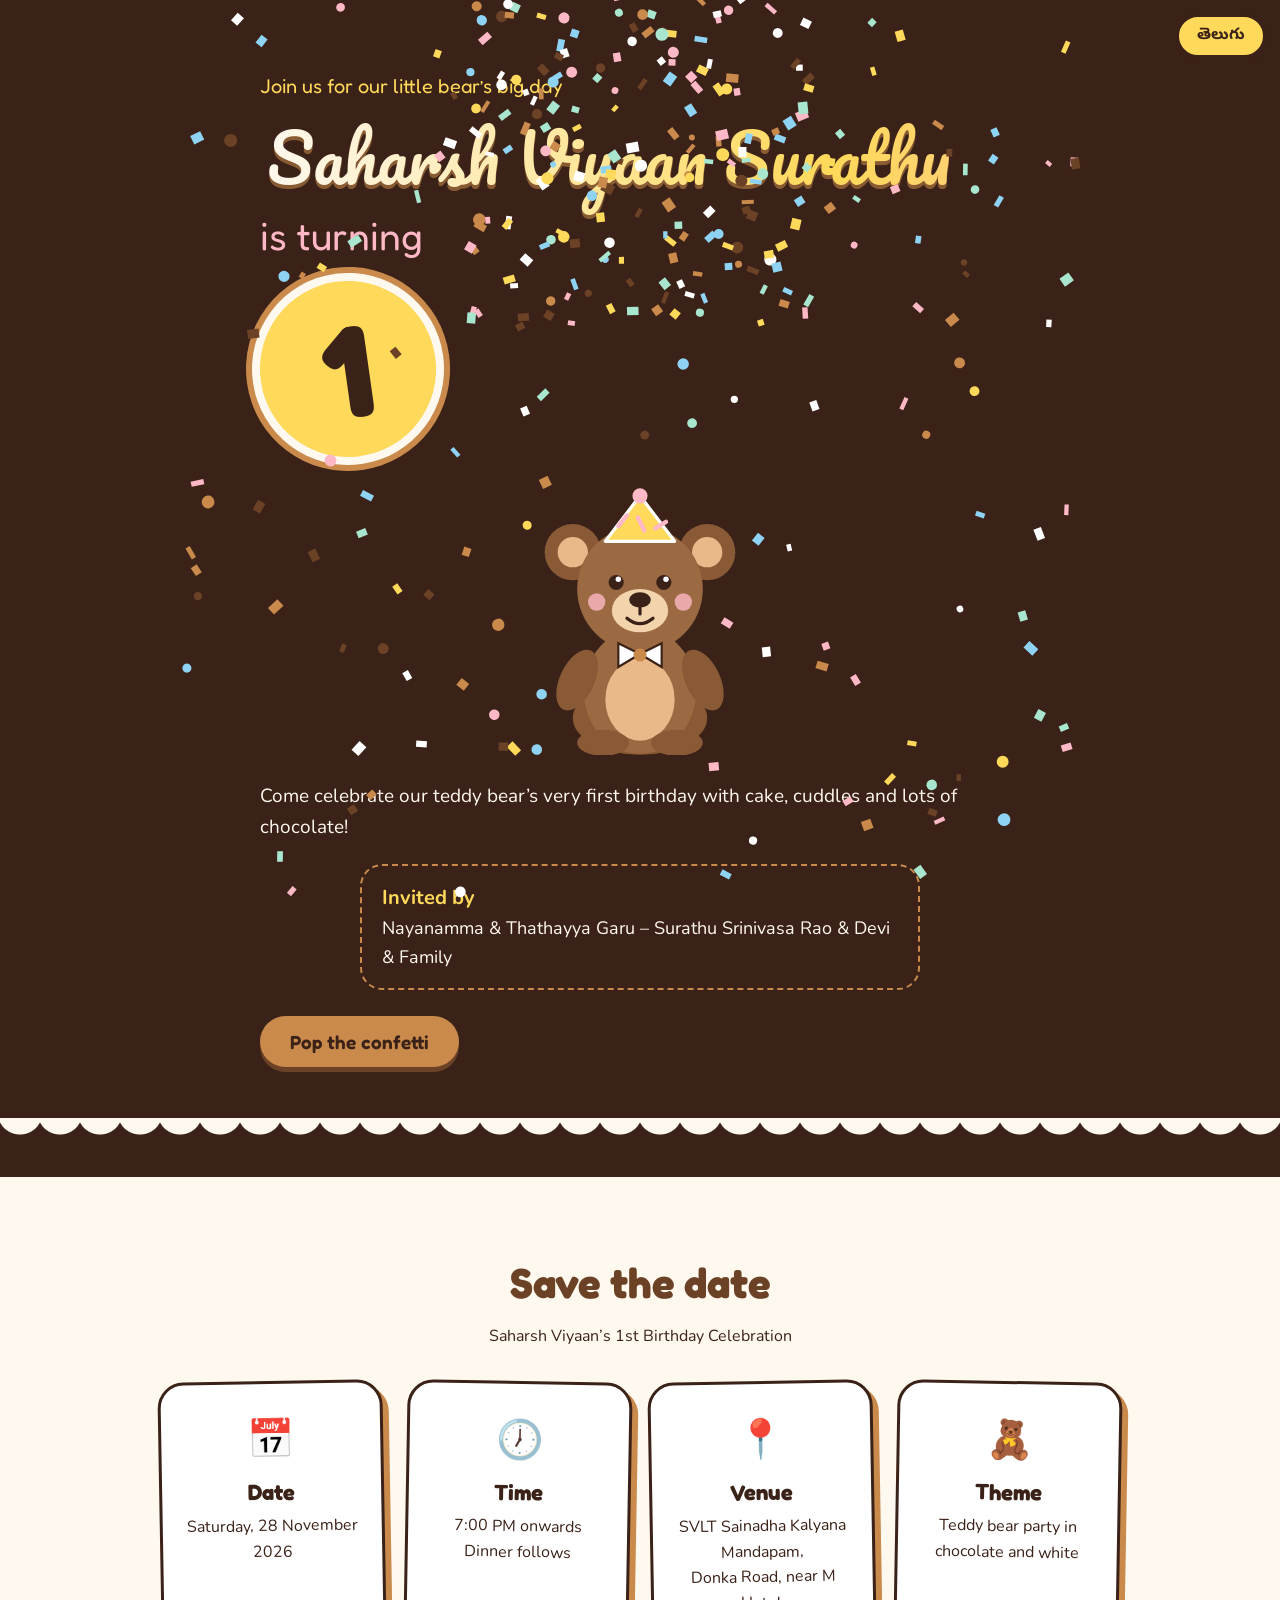
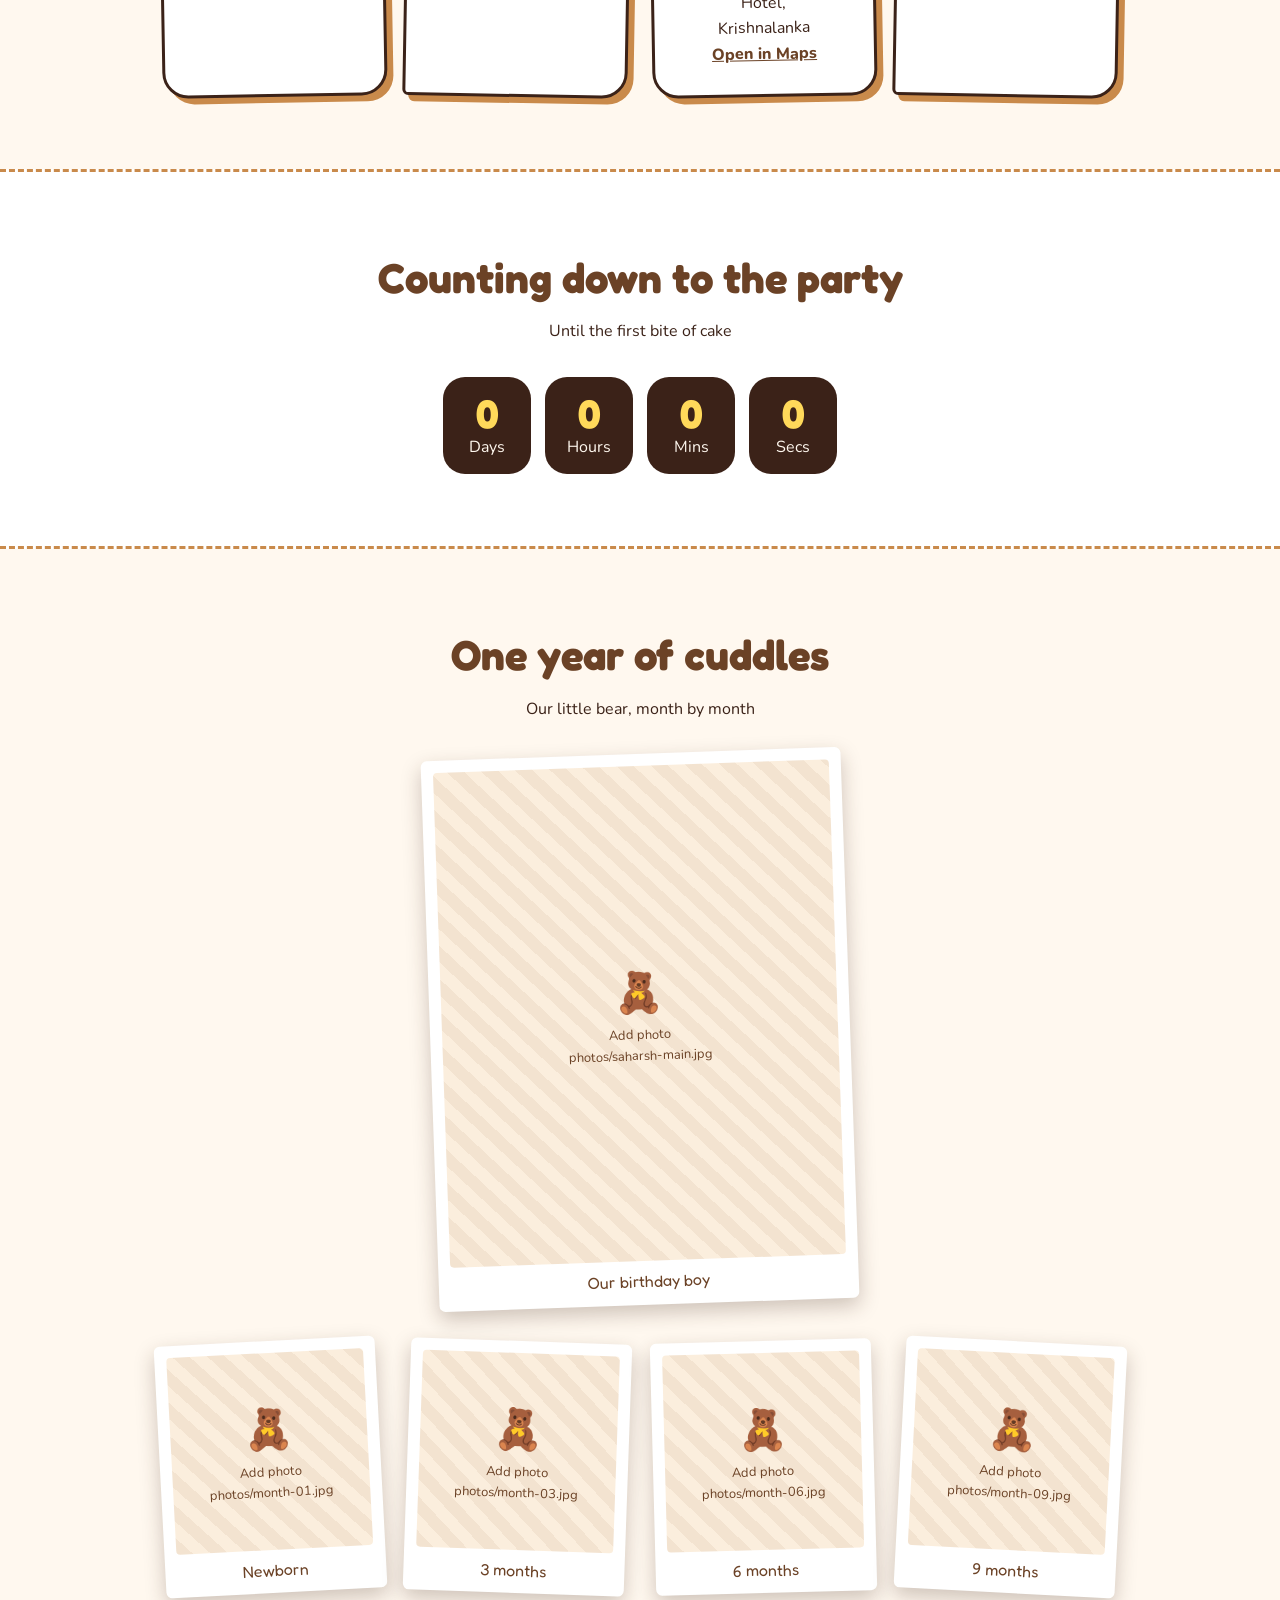
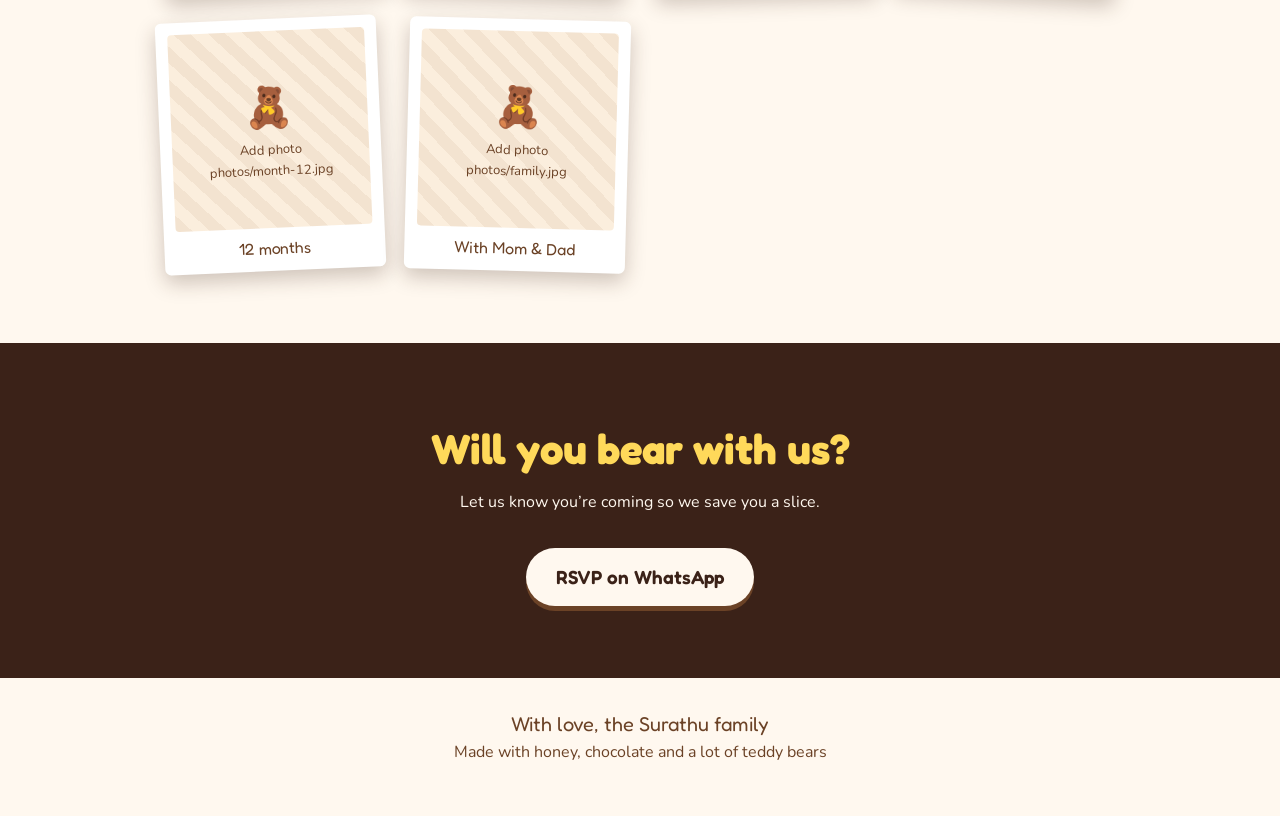
==== index.html @ 38c4dd28 "Add files via upload" ====
<!DOCTYPE html>
<html lang="en">
<head>
<meta charset="utf-8">
<meta name="viewport" content="width=device-width, initial-scale=1">
<title>Saharsh Viyaan Surathu turns ONE!</title>
<link rel="preconnect" href="https://fonts.googleapis.com">
<link href="https://fonts.googleapis.com/css2?family=Fredoka:wght@400;600;700&family=Nunito:wght@400;600;800&family=Noto+Sans+Telugu:wght@400;600;800&family=Pacifico&family=Ramaraja&display=swap" rel="stylesheet">
<style>
:root{--choc:#3b2218;--cocoa:#6b4226;--caramel:#c98a4b;--cream:#fff8ef;--white:#fff;--blush:#ffb8c6;--sky:#8fd3f4;--butter:#ffd95a;--mint:#a8e6cf}
*{box-sizing:border-box;margin:0}
html{scroll-behavior:smooth}
body{font-family:'Nunito',sans-serif;background:var(--cream);color:var(--choc);line-height:1.6;overflow-x:hidden}
h1,h2,h3,.fred,.btn,.small,.cd b,.pol p,.one{font-family:'Fredoka',sans-serif}
html[lang=te] body,html[lang=te] h1,html[lang=te] h2,html[lang=te] h3,html[lang=te] .fred,html[lang=te] .btn,html[lang=te] .small,html[lang=te] .pol p{font-family:'Noto Sans Telugu','Nunito',sans-serif;line-height:1.7}
html[lang=te] .hero h1{line-height:1.25}
canvas#confetti{position:fixed;inset:0;width:100%;height:100%;pointer-events:none;z-index:50}
section{padding:72px 20px;max-width:1000px;margin:auto;text-align:center}
h2{font-size:clamp(28px,5vw,42px);margin-bottom:8px;color:var(--cocoa)}
.sub{margin-bottom:32px;opacity:.85}

#lang{position:fixed;top:14px;right:14px;z-index:60;border:3px solid var(--choc);background:var(--butter);color:var(--choc);font:700 16px 'Noto Sans Telugu','Fredoka',sans-serif;padding:8px 18px;border-radius:30px;cursor:pointer;box-shadow:0 4px 0 var(--choc)}
#lang:active{transform:translateY(3px);box-shadow:0 1px 0 var(--choc)}

.hero{background:var(--choc);color:var(--cream);max-width:none;position:relative;overflow:hidden;padding:70px 20px 110px}
.hero::after{content:"";position:absolute;left:0;right:0;bottom:-1px;height:60px;background:radial-gradient(circle at 20px -6px,var(--cream) 22px,transparent 23px) 0 0/40px 60px repeat-x}
.hero-in{max-width:760px;margin:auto;position:relative;z-index:2}
.small{font-size:20px;color:var(--butter)}
.hero h1{font-size:clamp(38px,9vw,78px);line-height:1.05;margin:8px 0 6px;font-weight:700}
.hero h1 span{display:block;font-size:.5em;font-weight:400;color:var(--blush)}
.hero h1 span[data-t=name]{font-family:'Pacifico',cursive;font-size:.85em;font-weight:400;line-height:1.35;padding:.05em .1em .2em;background:linear-gradient(90deg,#fff8ef,#ffd95a,#ffb8c6,#8fd3f4,#fff8ef);background-size:300% 100%;-webkit-background-clip:text;background-clip:text;color:transparent;filter:drop-shadow(0 4px 0 rgba(201,138,75,.55));animation:shine 7s linear infinite}
html[lang=te] .hero h1 span[data-t=name]{font-family:'Ramaraja','Noto Sans Telugu',serif;font-size:.8em}
@keyframes shine{to{background-position:300% 0}}
.one{font-weight:700;font-size:clamp(64px,16vw,130px);line-height:1;color:var(--choc);background:var(--butter);border-radius:50%;width:1.35em;height:1.35em;display:inline-grid;place-items:center;transform:rotate(-8deg);box-shadow:0 0 0 8px var(--cream),0 0 0 14px var(--caramel);margin:18px 0}
.bear{width:min(260px,60vw);margin:10px auto 0;display:block;animation:sway 3.2s ease-in-out infinite;transform-origin:50% 100%}
@keyframes sway{50%{transform:rotate(3deg)}}
.btn{display:inline-block;font-size:19px;font-weight:600;padding:14px 30px;border-radius:40px;border:0;cursor:pointer;background:var(--caramel);color:var(--choc);text-decoration:none;box-shadow:0 5px 0 var(--cocoa);transition:transform .1s,box-shadow .1s}
.btn:active{transform:translateY(4px);box-shadow:0 1px 0 var(--cocoa)}
.btn:focus-visible,a:focus-visible,#lang:focus-visible{outline:3px solid var(--sky);outline-offset:3px}
.invite{margin:22px auto 0;padding:16px 20px;border:2px dashed var(--caramel);border-radius:22px;max-width:560px;font-size:18px}
.invite b{color:var(--butter);display:block;font-size:20px}
.balloon{position:absolute;bottom:-120px;width:46px;height:58px;border-radius:50% 50% 48% 48%;opacity:.9;animation:rise linear infinite;z-index:1}
.balloon::after{content:"";position:absolute;left:50%;top:100%;width:2px;height:60px;background:rgba(255,248,239,.5)}
@keyframes rise{to{transform:translateY(-130vh) rotate(8deg)}}

.cards{display:grid;grid-template-columns:repeat(auto-fit,minmax(220px,1fr));gap:20px}
.card{background:var(--white);border:3px solid var(--choc);border-radius:26px;padding:26px 18px;box-shadow:6px 6px 0 var(--caramel)}
.card:nth-child(even){border-radius:26px 26px 26px 6px;transform:rotate(1deg)}
.card:nth-child(odd){transform:rotate(-1deg)}
.card .ic{font-size:38px}
.card h3{font-size:22px;margin:4px 0}
.card a{color:var(--cocoa);font-weight:800}

.count{background:var(--white);max-width:none;border-top:3px dashed var(--caramel);border-bottom:3px dashed var(--caramel)}
.cd{display:flex;justify-content:center;gap:14px;flex-wrap:wrap}
.cd div{background:var(--choc);color:var(--cream);border-radius:22px;padding:14px 10px;min-width:88px}
.cd b{display:block;font-size:40px;line-height:1.1;color:var(--butter)}

.main-photo{max-width:420px;margin:0 auto 36px}
.gal{display:grid;grid-template-columns:repeat(auto-fit,minmax(200px,1fr));gap:26px}
.pol{background:var(--white);padding:12px 12px 10px;border-radius:6px;box-shadow:0 8px 20px rgba(59,34,24,.25);transform:rotate(var(--r,0deg));transition:transform .25s}
.pol:hover{transform:rotate(0) scale(1.04)}
.slot{aspect-ratio:1/1;background:repeating-linear-gradient(45deg,#f3e3d0 0 12px,#fbeedd 12px 24px);border-radius:4px;overflow:hidden;display:grid;place-items:center;position:relative}
.slot img{position:absolute;inset:0;width:100%;height:100%;object-fit:cover}
.slot .ph{font-size:13px;color:var(--cocoa);padding:8px;word-break:break-all}
.slot .ph i{display:block;font-style:normal;font-size:40px}
.pol p{margin-top:8px;color:var(--cocoa)}
.main-photo .slot{aspect-ratio:4/5}

.rsvp{background:var(--choc);color:var(--cream);max-width:none}
.rsvp h2{color:var(--butter)}
.rsvp .btn{background:var(--cream)}
.foot{padding:30px 20px 50px;text-align:center;color:var(--cocoa)}
#bar{position:fixed;top:0;left:0;height:6px;width:0;z-index:70;background:linear-gradient(90deg,var(--caramel),var(--butter),var(--blush));border-radius:0 6px 6px 0}
.deco{position:fixed;left:0;top:0;font-size:30px;opacity:.4;z-index:-1;pointer-events:none}
html.js .rv{opacity:0;translate:0 50px;scale:.92;transition:opacity .7s,translate .9s cubic-bezier(.2,1.5,.4,1),scale .9s cubic-bezier(.2,1.5,.4,1),rotate .9s cubic-bezier(.2,1.5,.4,1),transform .25s}
html.js .rv.zoom{translate:0 0;scale:.2}
html.js .rv.drop{translate:0 -110px;rotate:-14deg;scale:.85}
html.js .rv.drop:nth-child(even){rotate:14deg}
html.js .rv.flip{transform:perspective(600px) rotateX(-95deg);transform-origin:50% 0;translate:0 0;scale:1;transition:opacity .7s,transform .9s cubic-bezier(.2,1.4,.4,1)}
html.js .rv.in,html.js .rv.drop.in:nth-child(even){opacity:1;translate:0 0;scale:1;rotate:0deg}
html.js .rv.flip.in{transform:none}
@media (prefers-reduced-motion:reduce){.hero h1 span[data-t=name]{animation:none}}
@media (prefers-reduced-motion:reduce){.bear,.balloon{animation:none}.balloon{display:none}html{scroll-behavior:auto}}
</style>
</head>
<body>
<canvas id="confetti" aria-hidden="true"></canvas>
<div id="bar" aria-hidden="true"></div>
<button id="lang" type="button">తెలుగు</button>

<header class="hero">
  <div class="hero-in">
    <p class="small" data-t="kicker"></p>
    <h1><span data-t="name"></span><span data-t="turning"></span></h1>
    <div class="one" aria-label="1">1</div>
    <svg class="bear" viewBox="0 0 240 250" role="img" aria-label="Teddy bear wearing a party hat">
      <circle cx="58" cy="62" r="26" fill="#8a5a36"/><circle cx="58" cy="62" r="14" fill="#e9b98a"/>
      <circle cx="182" cy="62" r="26" fill="#8a5a36"/><circle cx="182" cy="62" r="14" fill="#e9b98a"/>
      <ellipse cx="120" cy="215" rx="62" ry="34" fill="#8a5a36"/>
      <ellipse cx="120" cy="190" rx="52" ry="58" fill="#9b6a42"/>
      <ellipse cx="120" cy="198" rx="32" ry="38" fill="#e9b98a"/>
      <ellipse cx="62" cy="180" rx="16" ry="30" fill="#8a5a36" transform="rotate(25 62 180)"/>
      <ellipse cx="178" cy="180" rx="16" ry="30" fill="#8a5a36" transform="rotate(-25 178 180)"/>
      <ellipse cx="86" cy="238" rx="24" ry="12" fill="#8a5a36"/><ellipse cx="154" cy="238" rx="24" ry="12" fill="#8a5a36"/>
      <circle cx="120" cy="96" r="58" fill="#9b6a42"/>
      <ellipse cx="120" cy="116" rx="26" ry="20" fill="#f3d3ab"/>
      <circle cx="98" cy="90" r="7" fill="#3b2218"/><circle cx="142" cy="90" r="7" fill="#3b2218"/>
      <circle cx="100" cy="87" r="2.5" fill="#fff"/><circle cx="144" cy="87" r="2.5" fill="#fff"/>
      <ellipse cx="120" cy="106" rx="10" ry="7" fill="#3b2218"/>
      <path d="M120 113v6M108 123q12 10 24 0" stroke="#3b2218" stroke-width="3" fill="none" stroke-linecap="round"/>
      <circle cx="80" cy="108" r="8" fill="#ffb8c6" opacity=".8"/><circle cx="160" cy="108" r="8" fill="#ffb8c6" opacity=".8"/>
      <path d="M120 10l-32 42h64z" fill="#ffd95a" stroke="#fff" stroke-width="3" stroke-linejoin="round"/>
      <path d="M100 38l8-10M118 30l6 12M134 40l10-6" stroke="#ffb8c6" stroke-width="4" stroke-linecap="round"/>
      <circle cx="120" cy="10" r="7" fill="#ffb8c6"/>
      <path d="M120 156l-20-10v22zM120 156l20-10v22z" fill="#fff" stroke="#3b2218" stroke-width="2"/>
      <circle cx="120" cy="157" r="6" fill="#c98a4b"/>
    </svg>
    <p style="margin:26px 0 8px;font-size:19px" data-t="lead"></p>
    <div class="invite"><b data-t="invLabel"></b><span data-t="invBy"></span></div>
    <p style="margin-top:26px"><button class="btn" id="pop" data-t="pop"></button></p>
  </div>
</header>

<section id="details">
  <h2 data-t="h_date"></h2>
  <p class="sub" data-t="sub_date"></p>
  <div class="cards" id="cards"></div>
</section>

<section class="count">
  <h2 data-t="h_cd"></h2>
  <p class="sub" data-t="sub_cd"></p>
  <div class="cd" id="cd"></div>
</section>

<section id="photos">
  <h2 data-t="h_ph"></h2>
  <p class="sub" data-t="sub_ph"></p>
  <div class="main-photo" id="mainPhoto"></div>
  <div class="gal" id="gal"></div>
</section>

<section class="rsvp" id="rsvp">
  <h2 data-t="h_rsvp"></h2>
  <p class="sub" data-t="sub_rsvp"></p>
  <a class="btn" id="wa" href="#" target="_blank" rel="noopener" data-t="wa"></a>
</section>

<footer class="foot">
  <p class="fred" style="font-size:20px" data-t="foot1"></p>
  <p data-t="foot2"></p>
</footer>

<script>
/* ===== EDIT THIS BLOCK ===== */
const CONFIG = {
  partyDate: "2026-11-28T19:00:00",   // local time
  mapLink: "https://maps.app.goo.gl/CJND2dXbT9ADyoSf7?g_st=ic",
  whatsapp: "919542222213",            // country code + number, no + or spaces
  mainPhoto: "photos/saharsh-main.jpg",
  photos: [                            // upload to the photos/ folder with these names
    {src:"photos/month-01.jpg", en:"Newborn",        te:"నవజాత శిశువు"},
    {src:"photos/month-03.jpg", en:"3 months",       te:"3 నెలలు"},
    {src:"photos/month-06.jpg", en:"6 months",       te:"6 నెలలు"},
    {src:"photos/month-09.jpg", en:"9 months",       te:"9 నెలలు"},
    {src:"photos/month-12.jpg", en:"12 months",      te:"12 నెలలు"},
    {src:"photos/family.jpg",   en:"With Mom & Dad", te:"అమ్మానాన్నలతో"}
  ]
};
const T = {
 en:{
  btn:"తెలుగు", kicker:"Join us for our little bear’s big day",
  name:"Saharsh Viyaan Surathu", turning:"is turning",
  lead:"Come celebrate our teddy bear’s very first birthday with cake, cuddles and lots of chocolate!",
  invLabel:"Invited by", invBy:"Nayanamma & Thathayya Garu – Surathu Srinivasa Rao & Devi & Family",
  pop:"Pop the confetti", h_date:"Save the date", sub_date:"Saharsh Viyaan’s 1st Birthday Celebration",
  cards:[["📅","Date","Saturday, 28 November 2026"],["🕖","Time","7:00 PM onwards<br>Dinner follows"],
   ["📍","Venue","SVLT Sainadha Kalyana Mandapam,<br>Donka Road, near M Hotel,<br>Krishnalanka<br><a href=\"{map}\" target=\"_blank\" rel=\"noopener\">Open in Maps</a>"],
   ["🧸","Theme","Teddy bear party in chocolate and white"]],
  h_cd:"Counting down to the party", sub_cd:"Until the first bite of cake",
  units:["Days","Hours","Mins","Secs"],
  h_ph:"One year of cuddles", sub_ph:"Our little bear, month by month", main:"Our birthday boy", add:"Add photo",
  h_rsvp:"Will you bear with us?", sub_rsvp:"Let us know you’re coming so we save you a slice.",
  wa:"RSVP on WhatsApp", wamsg:"Hi! We will be there for Saharsh Viyaan’s 1st birthday 🧸🎂",
  foot1:"With love, the Surathu family", foot2:"Made with honey, chocolate and a lot of teddy bears"},
 te:{
  btn:"English", kicker:"మా చిన్ని టెడ్డీ బేర్ పెద్ద పండుగకు రండి",
  name:"సహర్ష్ వియాన్ సురతు", turning:"మొదటి పుట్టినరోజు",
  lead:"మా బుజ్జి టెడ్డీ బేర్ తొలి పుట్టినరోజు వేడుకలో కేక్, ముద్దులు, చాక్లెట్లతో కలిసి సంబరాలు చేసుకుందాం రండి!",
  invLabel:"ఆహ్వానించువారు", invBy:"నాయనమ్మ & తాతయ్య గారు – సురతు శ్రీనివాసరావు & దేవి & కుటుంబ సభ్యులు",
  pop:"కాన్ఫెట్టి పేల్చండి", h_date:"తేదీ గుర్తుంచుకోండి", sub_date:"సహర్ష్ వియాన్ తొలి పుట్టినరోజు వేడుక",
  cards:[["📅","తేదీ","28 నవంబర్ 2026, శనివారం"],["🕖","సమయం","సాయంత్రం 7:00 గంటల నుండి<br>తరువాత విందు"],
   ["📍","వేదిక","SVLT సాయినాథ కళ్యాణ మండపం,<br>డోంకా రోడ్, ఎం హోటల్ దగ్గర,<br>కృష్ణలంక<br><a href=\"{map}\" target=\"_blank\" rel=\"noopener\">మ్యాప్‌లో చూడండి</a>"],
   ["🧸","థీమ్","చాక్లెట్ & వైట్ టెడ్డీ బేర్ పార్టీ"]],
  h_cd:"వేడుకకు కౌంట్‌డౌన్", sub_cd:"కేక్ కట్ చేసే క్షణం వరకు",
  units:["రోజులు","గంటలు","నిమిషాలు","సెకన్లు"],
  h_ph:"ఏడాది ముచ్చట్లు", sub_ph:"మా చిన్నారి, నెల నెలా", main:"మా పుట్టినరోజు బాబు", add:"ఫొటో జతచేయండి",
  h_rsvp:"మీరు తప్పక రావాలి!", sub_rsvp:"మీరు వస్తున్నట్లు తెలియజేయండి, మీ కోసం కేక్ ముక్క దాచిపెడతాం.",
  wa:"వాట్సాప్‌లో తెలియజేయండి", wamsg:"నమస్తే! సహర్ష్ వియాన్ తొలి పుట్టినరోజు వేడుకకు మేము వస్తున్నాం 🧸🎂",
  foot1:"ప్రేమతో, సురతు కుటుంబం", foot2:"తేనె, చాక్లెట్, ఎన్నో టెడ్డీ బేర్లతో తయారైన ఆహ్వానం"}
};
/* =========================== */

const $=id=>document.getElementById(id);
let lang="en";
try{const q=new URLSearchParams(location.search).get("lang")||localStorage.getItem("lang");if(q==="te")lang="te"}catch(e){}

/* photo slots: show image if the file exists, else a placeholder */
const labels=[];
function slot(src,get,rot){
  const d=document.createElement("div");d.className="pol";d.style.setProperty("--r",rot+"deg");
  d.innerHTML='<div class="slot"><div class="ph"><i>🧸</i><span class="add"></span><br>'+src+'</div></div><p></p>';
  labels.push(()=>{d.querySelector("p").textContent=get(T[lang]);d.querySelector(".add").textContent=T[lang].add;
    const im=d.querySelector("img");if(im)im.alt=get(T[lang])});
  const img=new Image();img.onload=()=>{d.querySelector(".slot").appendChild(img);img.alt=d.querySelector("p").textContent};img.src=src;
  return d;
}
$("mainPhoto").appendChild(slot(CONFIG.mainPhoto,t=>t.main,-2));
CONFIG.photos.forEach((p,i)=>$("gal").appendChild(slot(p.src,()=>p[lang],[-3,2,-1.5,3,-2.5,1.5][i%6])));

function render(){
  const t=T[lang];document.documentElement.lang=lang;
  document.querySelectorAll("[data-t]").forEach(e=>e.textContent=t[e.dataset.t]);
  $("lang").textContent=t.btn;
  $("cards").innerHTML=t.cards.map(c=>`<div class="card rv zoom"><div class="ic">${c[0]}</div><h3>${c[1]}</h3><p>${c[2].replace("{map}",CONFIG.mapLink)}</p></div>`).join("");
  if($("cards").classList.contains("seen"))$("cards").querySelectorAll(".rv").forEach(k=>k.classList.add("in"));
  $("wa").href="https://wa.me/"+CONFIG.whatsapp+"?text="+encodeURIComponent(t.wamsg);
  labels.forEach(f=>f());tick();
  document.title=lang==="te"?"సహర్ష్ వియాన్ తొలి పుట్టినరోజు":"Saharsh Viyaan Surathu turns ONE!";
}
$("lang").onclick=()=>{lang=lang==="en"?"te":"en";try{localStorage.setItem("lang",lang)}catch(e){}render()};

/* countdown */
const target=new Date(CONFIG.partyDate).getTime();
function tick(){
  let s=Math.max(0,Math.floor((target-Date.now())/1000));
  const cd=$("cd");
  if(!cd.children.length)cd.innerHTML='<div class="rv flip"><b></b><span></span></div>'.repeat(4);
  [86400,3600,60,1].forEach((m,i)=>{const x=Math.floor(s/m);s-=x*m;cd.children[i].firstChild.textContent=x;cd.children[i].lastChild.textContent=T[lang].units[i]});
}
setInterval(tick,1000);

/* floating balloons */
const hero=document.querySelector(".hero"),cols=["#ffb8c6","#8fd3f4","#ffd95a","#a8e6cf","#c98a4b","#fff8ef"],calm=matchMedia("(prefers-reduced-motion:reduce)").matches;
if(!calm)for(let i=0;i<10;i++){const b=document.createElement("div");b.className="balloon";
  b.style.cssText=`left:${5+i*10}%;background:${cols[i%6]};animation-duration:${9+Math.random()*8}s;animation-delay:${-Math.random()*12}s`;hero.appendChild(b)}

/* confetti */
const cv=$("confetti"),cx=cv.getContext("2d");let bits=[],run=false;
function size(){cv.width=innerWidth;cv.height=innerHeight}size();addEventListener("resize",size);
function burst(n=140){
  const c=["#ffb8c6","#8fd3f4","#ffd95a","#a8e6cf","#c98a4b","#ffffff","#6b4226"];
  for(let i=0;i<n;i++)bits.push({x:innerWidth/2,y:innerHeight*.35,vx:(Math.random()-.5)*16,vy:-Math.random()*14-3,w:6+Math.random()*7,h:4+Math.random()*6,r:Math.random()*6,vr:(Math.random()-.5)*.4,c:c[i%c.length],round:i%4==0});
  if(!run){run=true;requestAnimationFrame(loop)}
}
function loop(){
  cx.clearRect(0,0,cv.width,cv.height);
  bits.forEach(b=>{b.vy+=.28;b.vx*=.99;b.x+=b.vx;b.y+=b.vy;b.r+=b.vr;cx.save();cx.translate(b.x,b.y);cx.rotate(b.r);cx.fillStyle=b.c;
    if(b.round){cx.beginPath();cx.arc(0,0,b.w/2,0,7);cx.fill()}else cx.fillRect(-b.w/2,-b.h/2,b.w,b.h);cx.restore()});
  bits=bits.filter(b=>b.y<cv.height+20);
  if(bits.length)requestAnimationFrame(loop);else{run=false;cx.clearRect(0,0,cv.width,cv.height)}
}
$("pop").onclick=()=>burst();
render();

/* ===== scroll animations ===== */
if(!calm){
  document.documentElement.classList.add("js");
  document.querySelectorAll("h2,.sub,.foot p").forEach(e=>e.classList.add("rv"));
  document.querySelectorAll(".pol").forEach((e,i)=>{e.classList.add("rv","drop");e.dataset.d=(i%3)*.15});
  $("wa").classList.add("rv","zoom");
  const io=new IntersectionObserver(es=>es.forEach(e=>{
    if(!e.isIntersecting)return;const t=e.target;io.unobserve(t);t.classList.add("seen");
    const kids=t.classList.contains("rv")?[t]:[...t.querySelectorAll(".rv")];
    kids.forEach((k,i)=>{const d=k.dataset.d?+k.dataset.d:i*.14;k.style.transitionDelay=d+"s";k.classList.add("in");setTimeout(()=>k.style.transitionDelay="",1800+d*1000)});
    if(t.id==="rsvp")burst(170);
  }),{threshold:.2});
  document.querySelectorAll(".rv,#cards,#cd,#rsvp").forEach(e=>{if(!e.closest("#cards,#cd")||e.id==="cards"||e.id==="cd")io.observe(e)});

  /* scroll progress, spinning 1, drifting emoji */
  const one=document.querySelector(".one"),bar=$("bar"),E=["🧸","🎈","⭐","🍫","🎂","🧸","🎈","🍪"],X=[4,90,10,84,6,92,14,80];
  const decos=E.map((c,i)=>{const s=document.createElement("span");s.className="deco";s.textContent=c;s.style.left=X[i]+"%";document.body.appendChild(s);return s});
  function onScroll(){
    const y=scrollY,h=document.documentElement.scrollHeight-innerHeight,H=innerHeight+120;
    bar.style.width=(h>0?y/h*100:0)+"%";
    one.style.rotate=(y*.18)+"deg";
    decos.forEach((s,i)=>{const v=(((i*H/8-y*(.25+(i%4)*.12))%H)+H)%H;s.style.translate="0 "+(v-60)+"px";s.style.rotate=(y*.1*(i%2?1:-1))+"deg"});
  }
  addEventListener("scroll",()=>requestAnimationFrame(onScroll),{passive:true});onScroll();
}else{
  $("bar").style.display="none";
}
if(!calm)setTimeout(()=>burst(180),600);
</script>
</body>
</html>
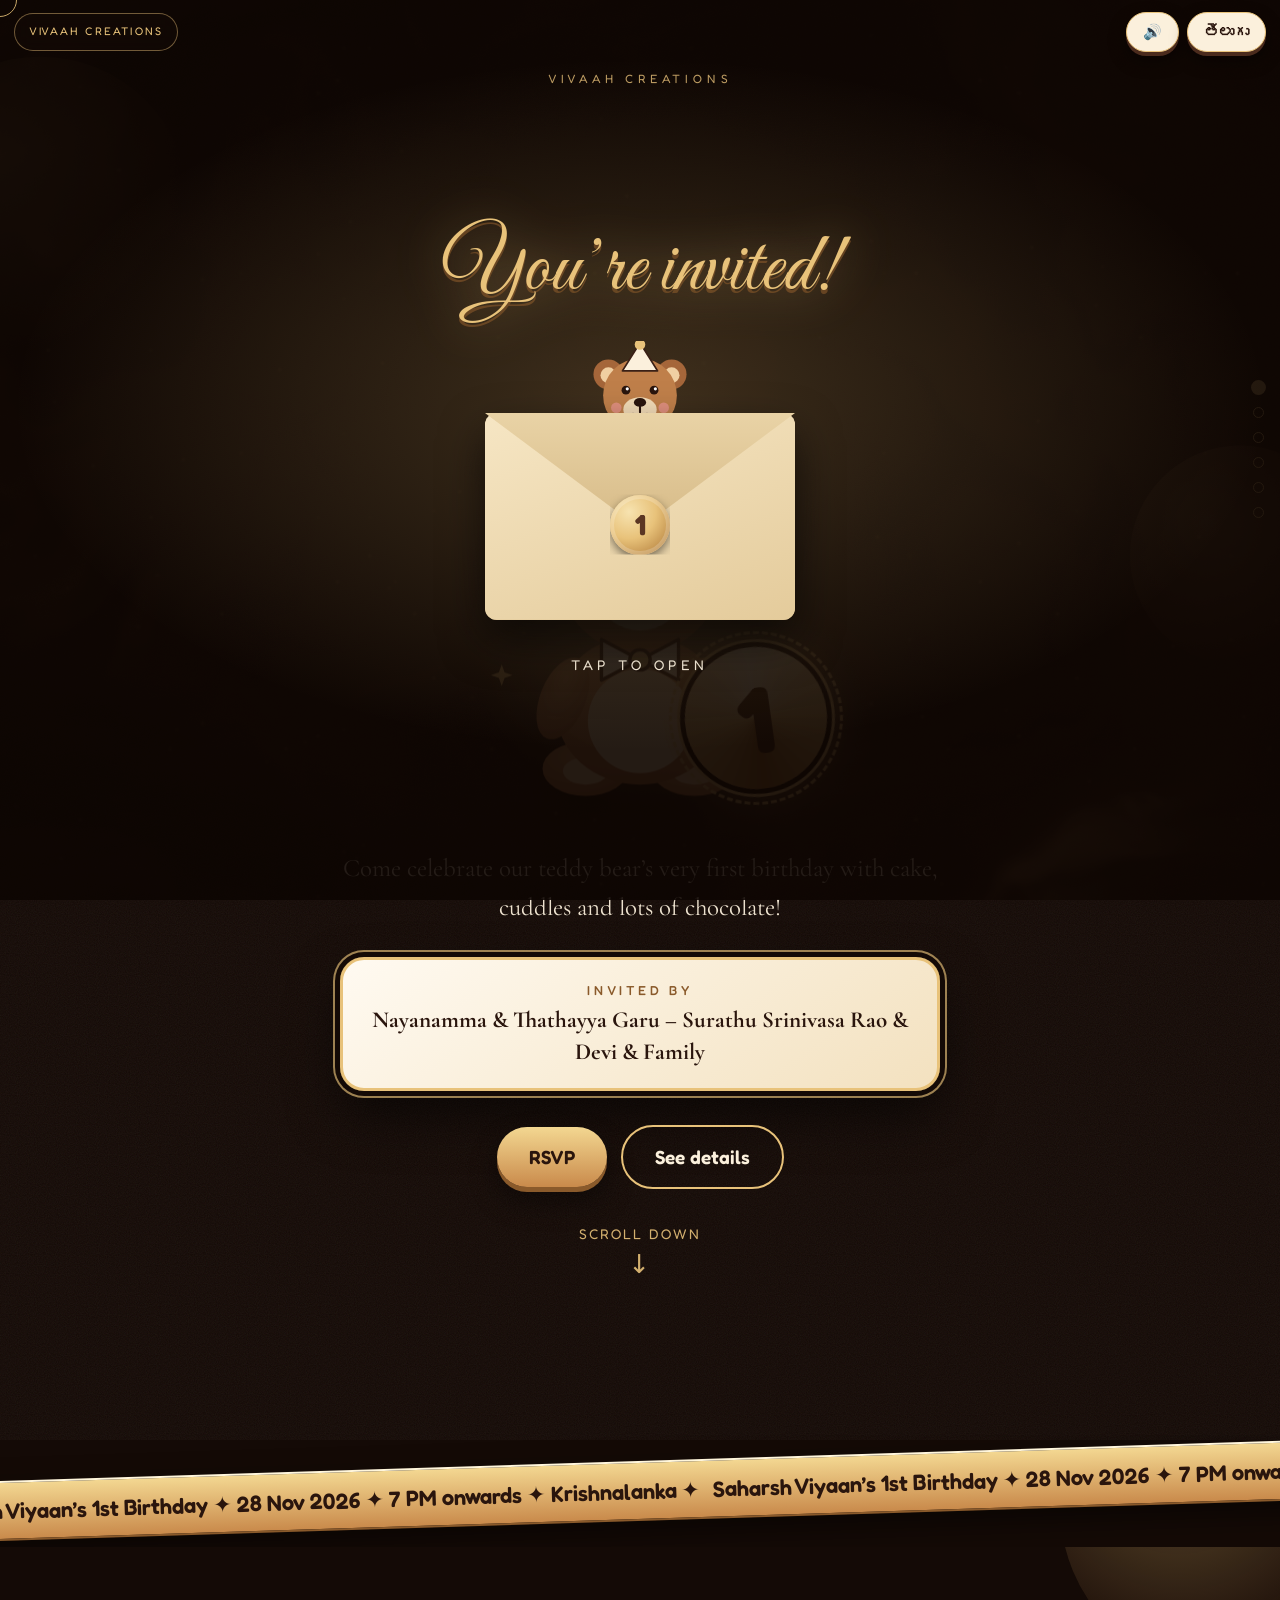
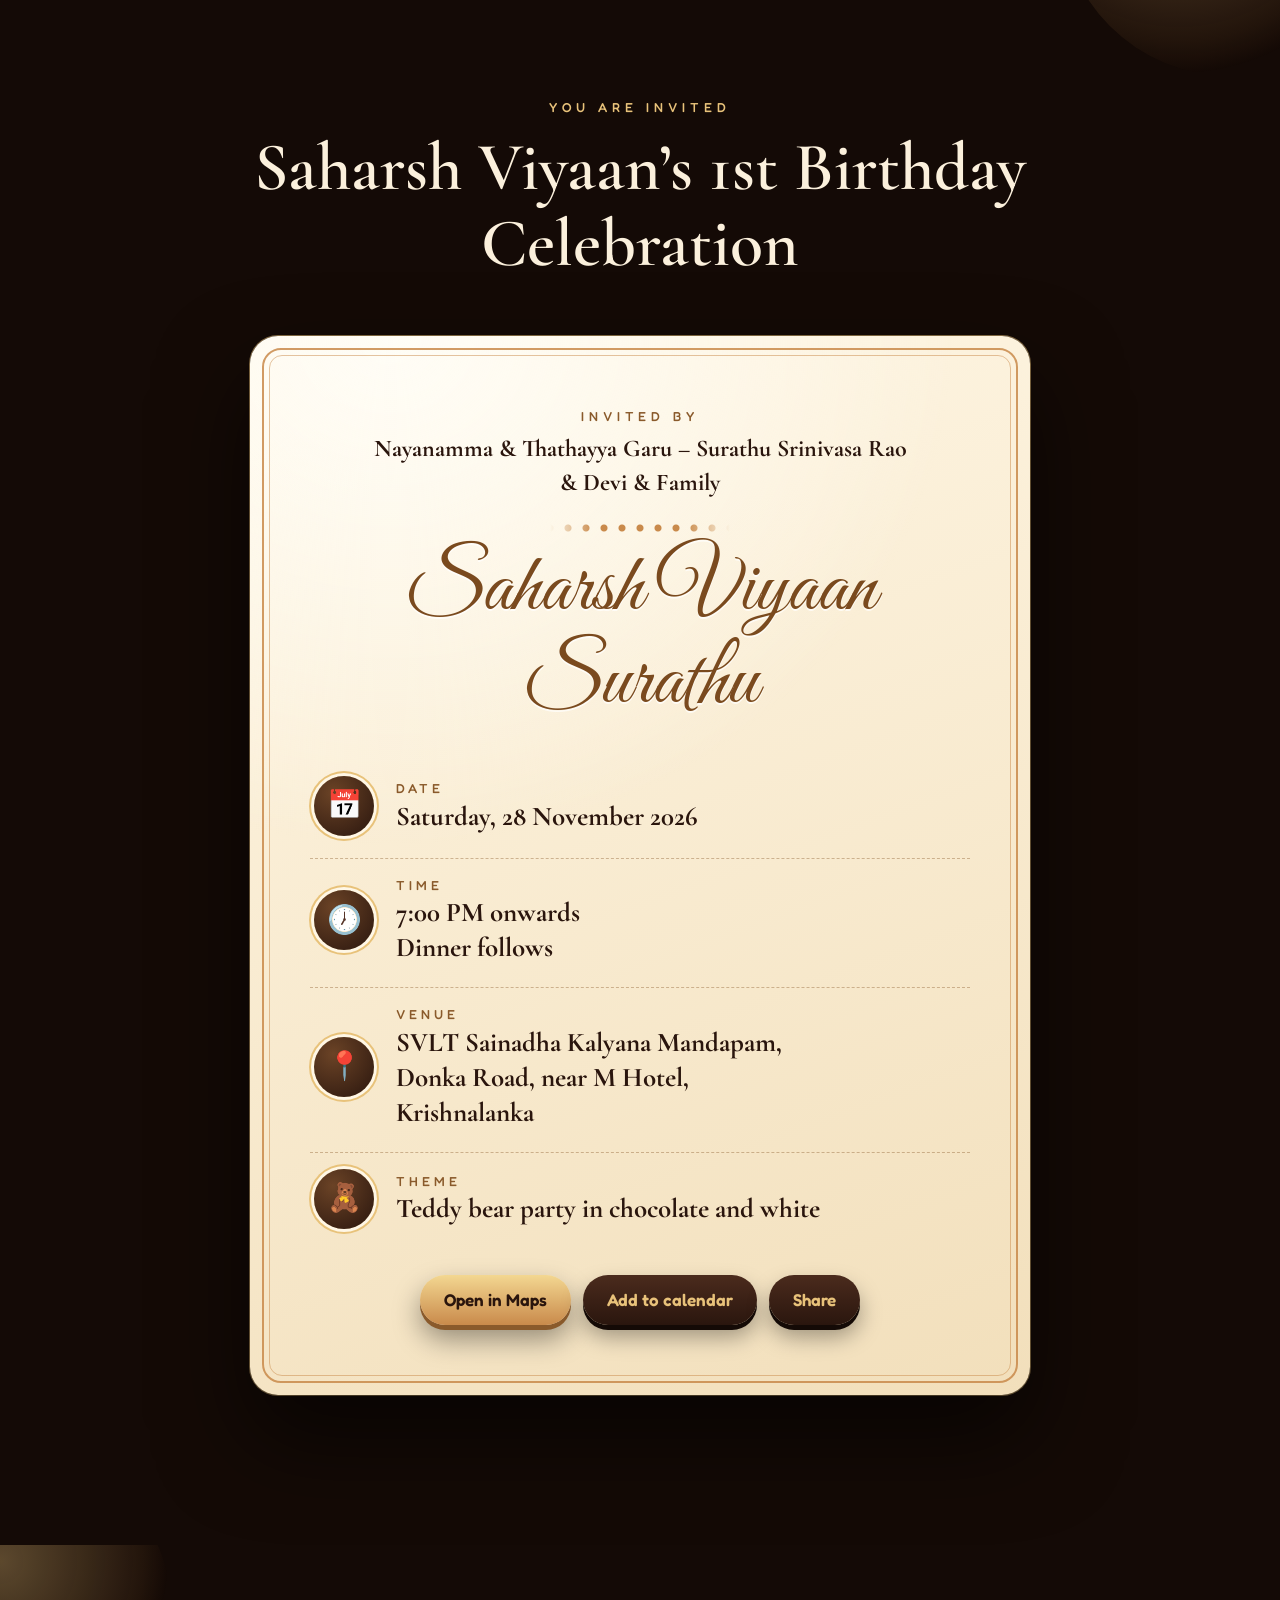
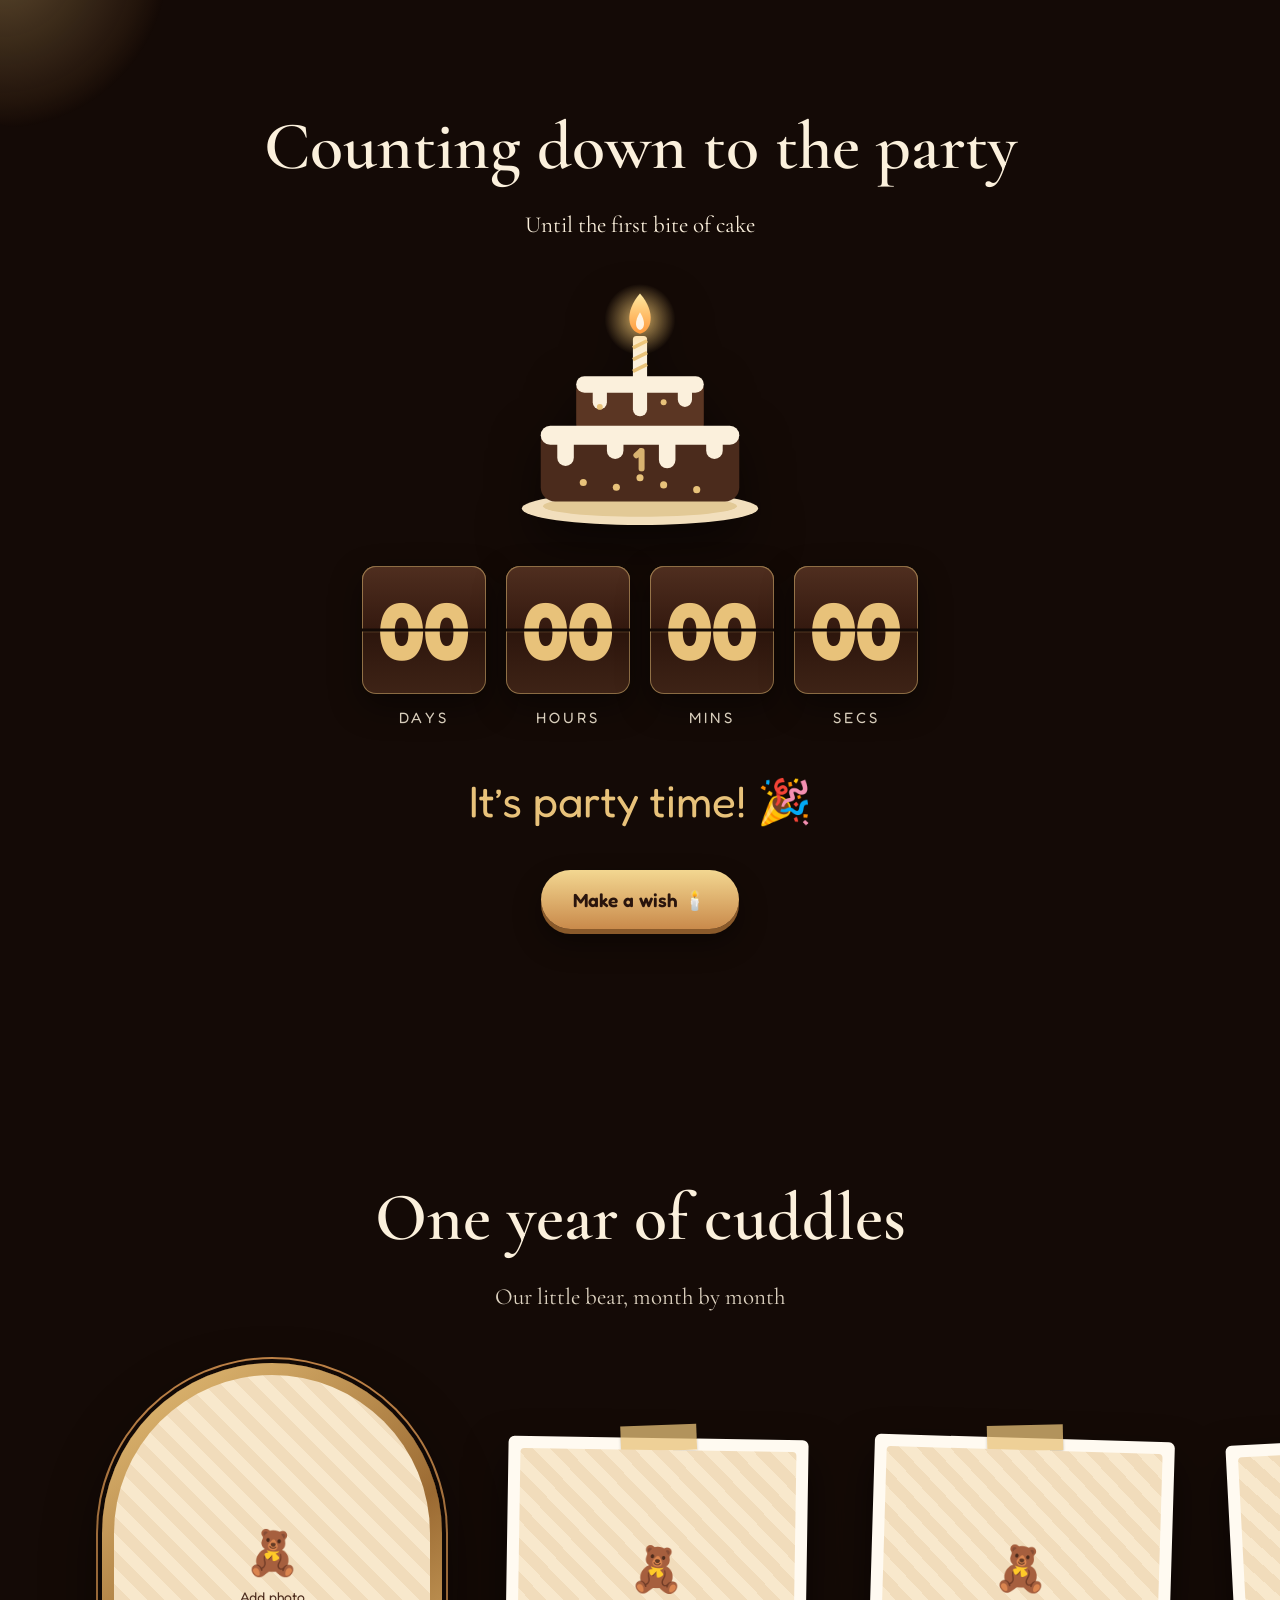
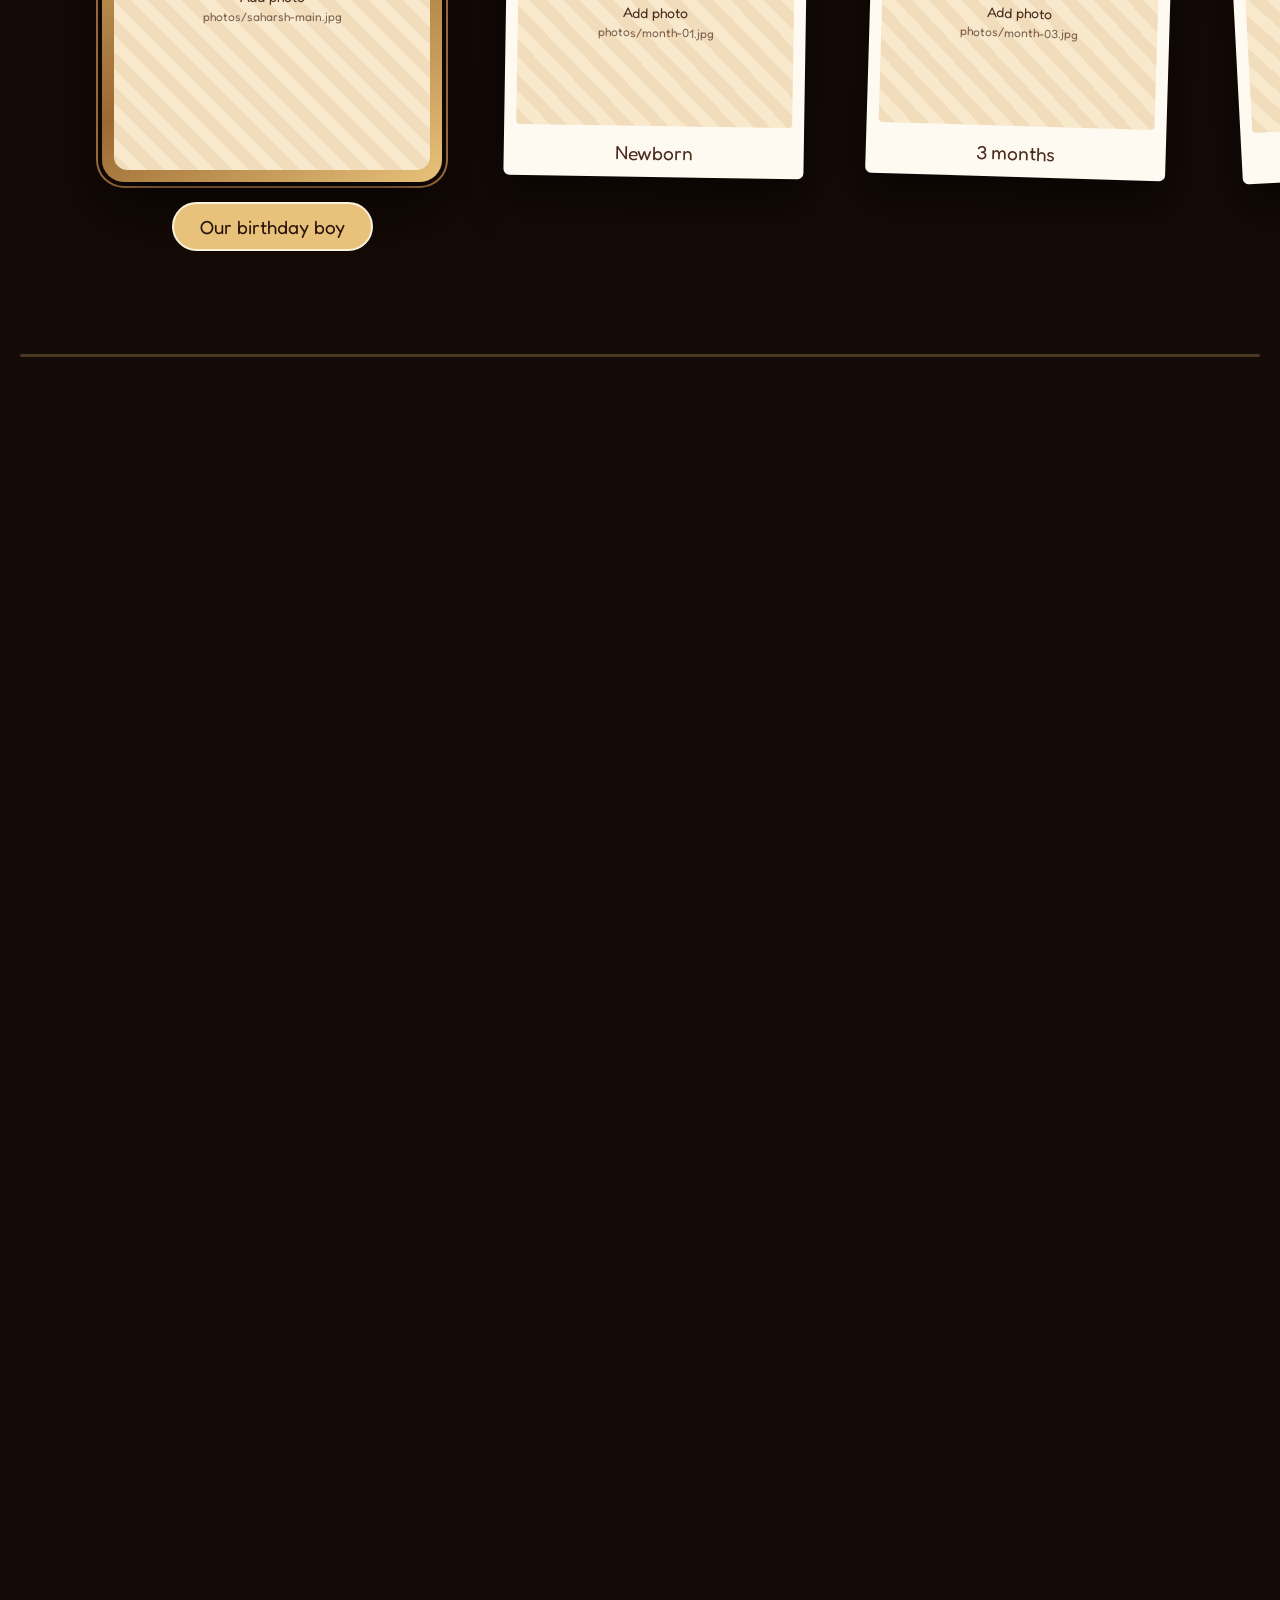
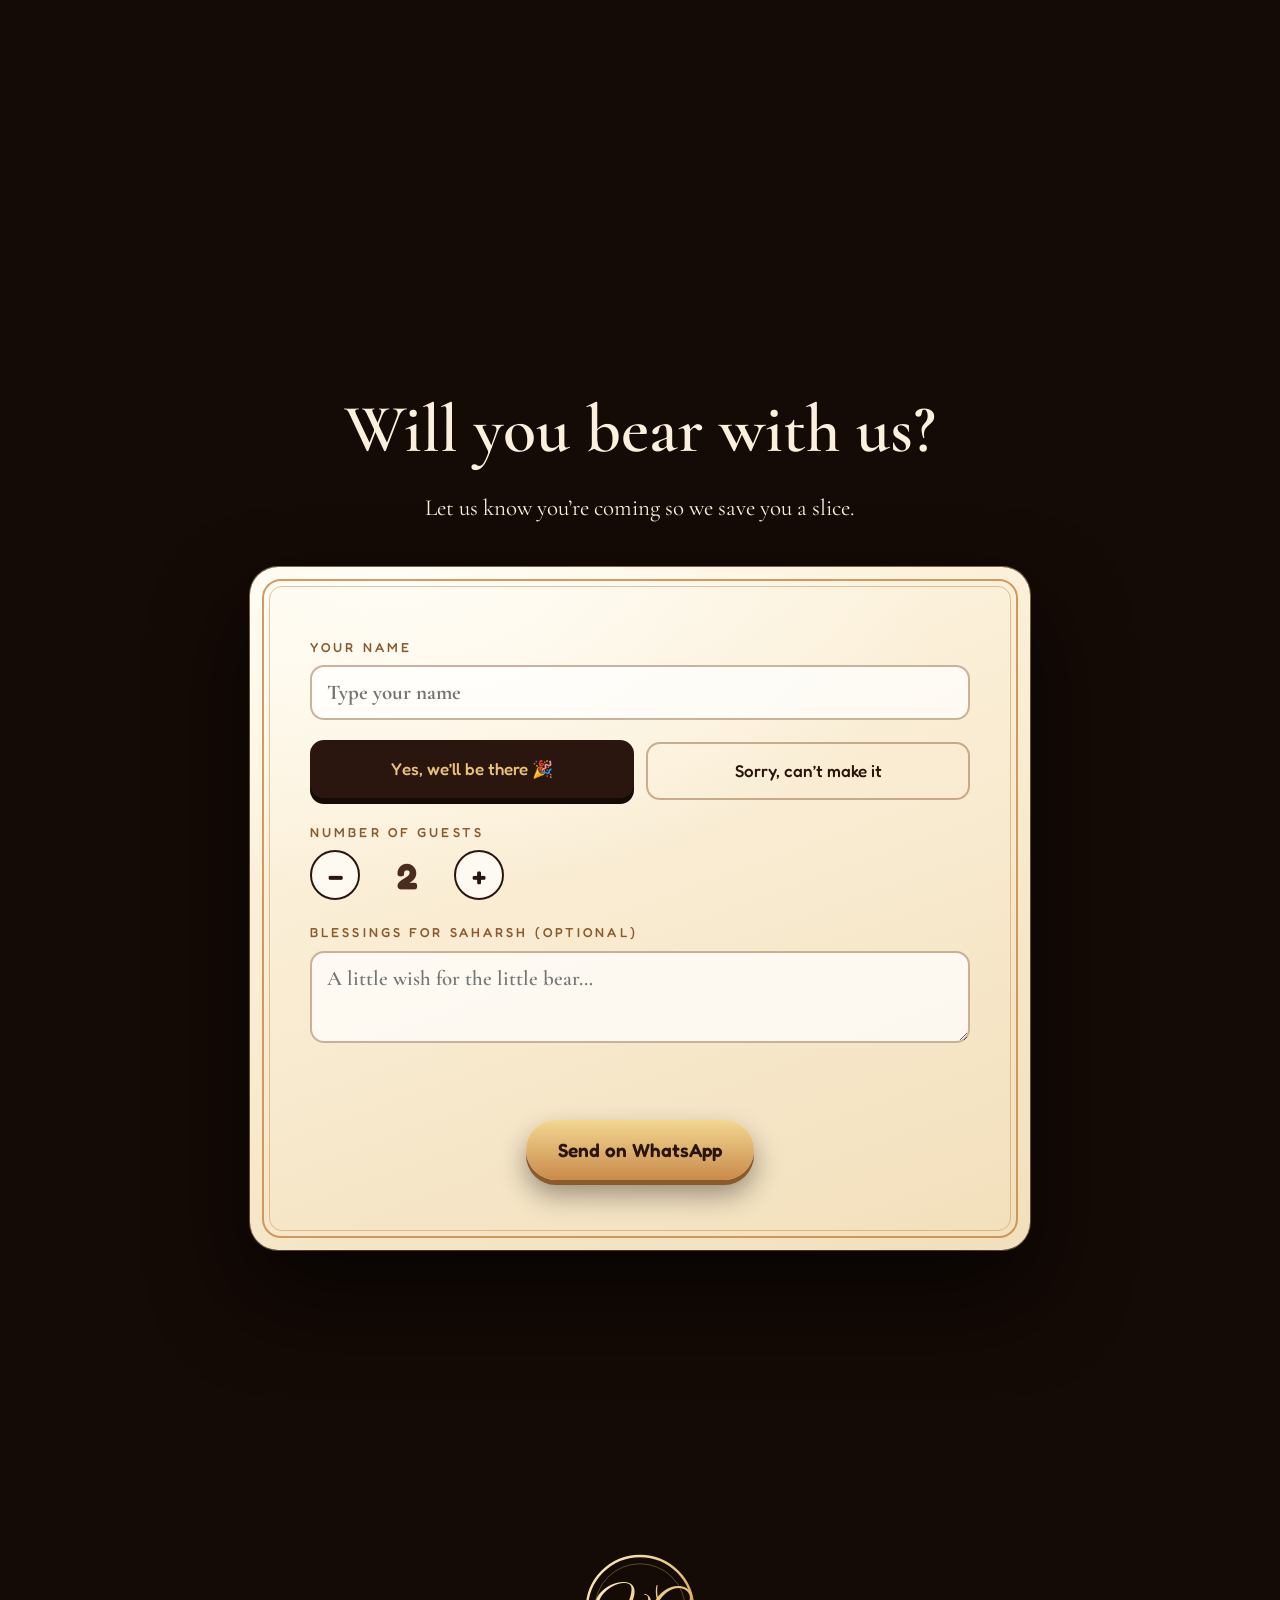
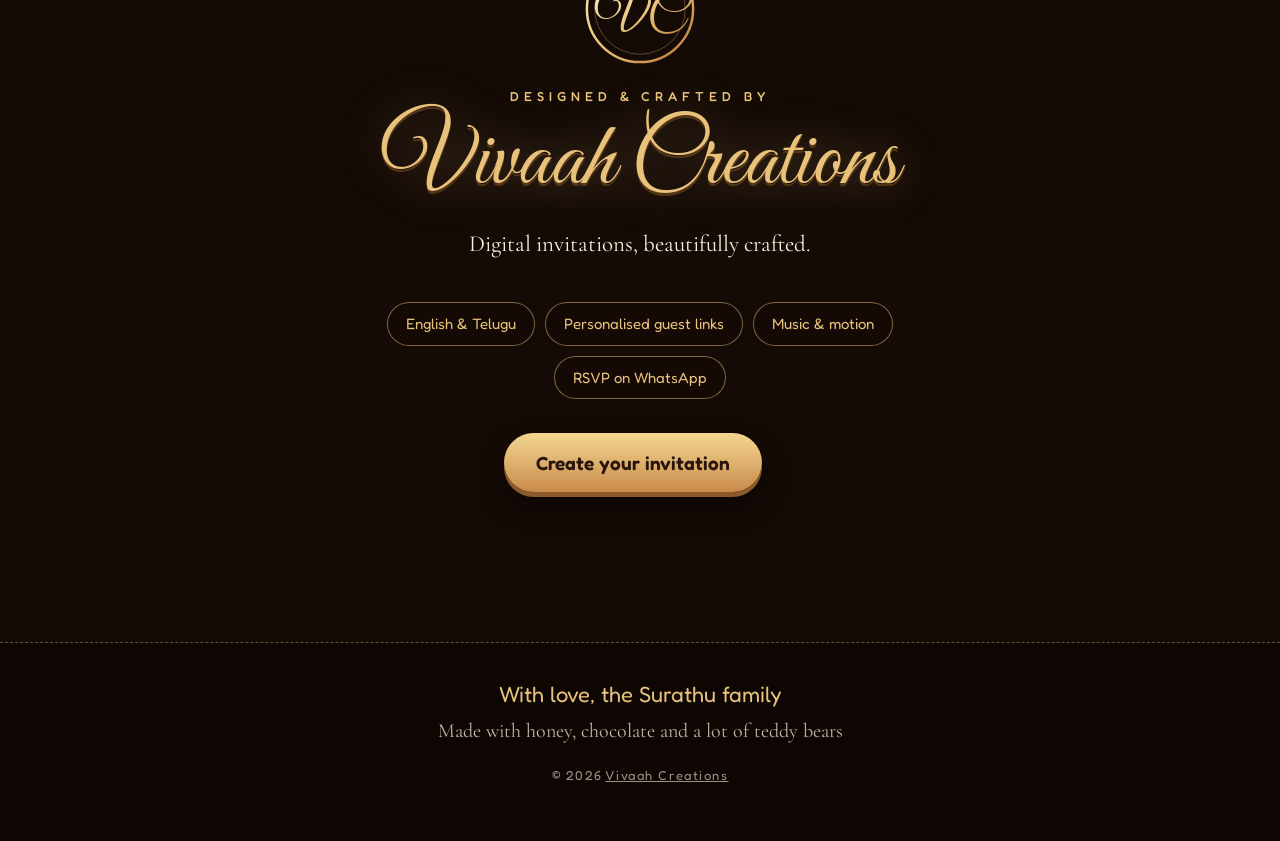
==== commit d3667ff2: "v2 premium invitation (WebGL, flip clock, EN/TE); v1 archived in /v1 Co-Authored-By: Claude Sonnet 5" ====
--- a/index.html
+++ b/index.html
@@ -2,296 +2,291 @@
 <html lang="en">
 <head>
 <meta charset="utf-8">
-<meta name="viewport" content="width=device-width, initial-scale=1">
+<meta name="viewport" content="width=device-width, initial-scale=1, viewport-fit=cover">
+<meta name="theme-color" content="#140a06">
 <title>Saharsh Viyaan Surathu turns ONE!</title>
+<meta name="description" content="You’re invited to Saharsh Viyaan’s 1st birthday – 28 Nov 2026, 7 PM onwards, SVLT Sainadha Kalyana Mandapam, Krishnalanka.">
+<meta property="og:type" content="website">
+<meta property="og:site_name" content="Vivaah Creations">
+<meta property="og:title" content="You’re invited – Saharsh Viyaan’s 1st Birthday 🧸">
+<meta property="og:description" content="28 Nov 2026 · 7 PM onwards · SVLT Sainadha Kalyana Mandapam, Krishnalanka">
+<meta property="og:image" content="https://vivaahcreations.com/Saharsh-Viyaan-Surathu/assets/img/og.png">
+<meta property="og:image:width" content="1200"><meta property="og:image:height" content="630">
+<meta name="twitter:card" content="summary_large_image">
+<link rel="icon" href="assets/img/favicon.svg" type="image/svg+xml">
 <link rel="preconnect" href="https://fonts.googleapis.com">
-<link href="https://fonts.googleapis.com/css2?family=Fredoka:wght@400;600;700&family=Nunito:wght@400;600;800&family=Noto+Sans+Telugu:wght@400;600;800&family=Pacifico&family=Ramaraja&display=swap" rel="stylesheet">
-<style>
-:root{--choc:#3b2218;--cocoa:#6b4226;--caramel:#c98a4b;--cream:#fff8ef;--white:#fff;--blush:#ffb8c6;--sky:#8fd3f4;--butter:#ffd95a;--mint:#a8e6cf}
-*{box-sizing:border-box;margin:0}
-html{scroll-behavior:smooth}
-body{font-family:'Nunito',sans-serif;background:var(--cream);color:var(--choc);line-height:1.6;overflow-x:hidden}
-h1,h2,h3,.fred,.btn,.small,.cd b,.pol p,.one{font-family:'Fredoka',sans-serif}
-html[lang=te] body,html[lang=te] h1,html[lang=te] h2,html[lang=te] h3,html[lang=te] .fred,html[lang=te] .btn,html[lang=te] .small,html[lang=te] .pol p{font-family:'Noto Sans Telugu','Nunito',sans-serif;line-height:1.7}
-html[lang=te] .hero h1{line-height:1.25}
-canvas#confetti{position:fixed;inset:0;width:100%;height:100%;pointer-events:none;z-index:50}
-section{padding:72px 20px;max-width:1000px;margin:auto;text-align:center}
-h2{font-size:clamp(28px,5vw,42px);margin-bottom:8px;color:var(--cocoa)}
-.sub{margin-bottom:32px;opacity:.85}
-
-#lang{position:fixed;top:14px;right:14px;z-index:60;border:3px solid var(--choc);background:var(--butter);color:var(--choc);font:700 16px 'Noto Sans Telugu','Fredoka',sans-serif;padding:8px 18px;border-radius:30px;cursor:pointer;box-shadow:0 4px 0 var(--choc)}
-#lang:active{transform:translateY(3px);box-shadow:0 1px 0 var(--choc)}
-
-.hero{background:var(--choc);color:var(--cream);max-width:none;position:relative;overflow:hidden;padding:70px 20px 110px}
-.hero::after{content:"";position:absolute;left:0;right:0;bottom:-1px;height:60px;background:radial-gradient(circle at 20px -6px,var(--cream) 22px,transparent 23px) 0 0/40px 60px repeat-x}
-.hero-in{max-width:760px;margin:auto;position:relative;z-index:2}
-.small{font-size:20px;color:var(--butter)}
-.hero h1{font-size:clamp(38px,9vw,78px);line-height:1.05;margin:8px 0 6px;font-weight:700}
-.hero h1 span{display:block;font-size:.5em;font-weight:400;color:var(--blush)}
-.hero h1 span[data-t=name]{font-family:'Pacifico',cursive;font-size:.85em;font-weight:400;line-height:1.35;padding:.05em .1em .2em;background:linear-gradient(90deg,#fff8ef,#ffd95a,#ffb8c6,#8fd3f4,#fff8ef);background-size:300% 100%;-webkit-background-clip:text;background-clip:text;color:transparent;filter:drop-shadow(0 4px 0 rgba(201,138,75,.55));animation:shine 7s linear infinite}
-html[lang=te] .hero h1 span[data-t=name]{font-family:'Ramaraja','Noto Sans Telugu',serif;font-size:.8em}
-@keyframes shine{to{background-position:300% 0}}
-.one{font-weight:700;font-size:clamp(64px,16vw,130px);line-height:1;color:var(--choc);background:var(--butter);border-radius:50%;width:1.35em;height:1.35em;display:inline-grid;place-items:center;transform:rotate(-8deg);box-shadow:0 0 0 8px var(--cream),0 0 0 14px var(--caramel);margin:18px 0}
-.bear{width:min(260px,60vw);margin:10px auto 0;display:block;animation:sway 3.2s ease-in-out infinite;transform-origin:50% 100%}
-@keyframes sway{50%{transform:rotate(3deg)}}
-.btn{display:inline-block;font-size:19px;font-weight:600;padding:14px 30px;border-radius:40px;border:0;cursor:pointer;background:var(--caramel);color:var(--choc);text-decoration:none;box-shadow:0 5px 0 var(--cocoa);transition:transform .1s,box-shadow .1s}
-.btn:active{transform:translateY(4px);box-shadow:0 1px 0 var(--cocoa)}
-.btn:focus-visible,a:focus-visible,#lang:focus-visible{outline:3px solid var(--sky);outline-offset:3px}
-.invite{margin:22px auto 0;padding:16px 20px;border:2px dashed var(--caramel);border-radius:22px;max-width:560px;font-size:18px}
-.invite b{color:var(--butter);display:block;font-size:20px}
-.balloon{position:absolute;bottom:-120px;width:46px;height:58px;border-radius:50% 50% 48% 48%;opacity:.9;animation:rise linear infinite;z-index:1}
-.balloon::after{content:"";position:absolute;left:50%;top:100%;width:2px;height:60px;background:rgba(255,248,239,.5)}
-@keyframes rise{to{transform:translateY(-130vh) rotate(8deg)}}
-
-.cards{display:grid;grid-template-columns:repeat(auto-fit,minmax(220px,1fr));gap:20px}
-.card{background:var(--white);border:3px solid var(--choc);border-radius:26px;padding:26px 18px;box-shadow:6px 6px 0 var(--caramel)}
-.card:nth-child(even){border-radius:26px 26px 26px 6px;transform:rotate(1deg)}
-.card:nth-child(odd){transform:rotate(-1deg)}
-.card .ic{font-size:38px}
-.card h3{font-size:22px;margin:4px 0}
-.card a{color:var(--cocoa);font-weight:800}
-
-.count{background:var(--white);max-width:none;border-top:3px dashed var(--caramel);border-bottom:3px dashed var(--caramel)}
-.cd{display:flex;justify-content:center;gap:14px;flex-wrap:wrap}
-.cd div{background:var(--choc);color:var(--cream);border-radius:22px;padding:14px 10px;min-width:88px}
-.cd b{display:block;font-size:40px;line-height:1.1;color:var(--butter)}
-
-.main-photo{max-width:420px;margin:0 auto 36px}
-.gal{display:grid;grid-template-columns:repeat(auto-fit,minmax(200px,1fr));gap:26px}
-.pol{background:var(--white);padding:12px 12px 10px;border-radius:6px;box-shadow:0 8px 20px rgba(59,34,24,.25);transform:rotate(var(--r,0deg));transition:transform .25s}
-.pol:hover{transform:rotate(0) scale(1.04)}
-.slot{aspect-ratio:1/1;background:repeating-linear-gradient(45deg,#f3e3d0 0 12px,#fbeedd 12px 24px);border-radius:4px;overflow:hidden;display:grid;place-items:center;position:relative}
-.slot img{position:absolute;inset:0;width:100%;height:100%;object-fit:cover}
-.slot .ph{font-size:13px;color:var(--cocoa);padding:8px;word-break:break-all}
-.slot .ph i{display:block;font-style:normal;font-size:40px}
-.pol p{margin-top:8px;color:var(--cocoa)}
-.main-photo .slot{aspect-ratio:4/5}
-
-.rsvp{background:var(--choc);color:var(--cream);max-width:none}
-.rsvp h2{color:var(--butter)}
-.rsvp .btn{background:var(--cream)}
-.foot{padding:30px 20px 50px;text-align:center;color:var(--cocoa)}
-#bar{position:fixed;top:0;left:0;height:6px;width:0;z-index:70;background:linear-gradient(90deg,var(--caramel),var(--butter),var(--blush));border-radius:0 6px 6px 0}
-.deco{position:fixed;left:0;top:0;font-size:30px;opacity:.4;z-index:-1;pointer-events:none}
-html.js .rv{opacity:0;translate:0 50px;scale:.92;transition:opacity .7s,translate .9s cubic-bezier(.2,1.5,.4,1),scale .9s cubic-bezier(.2,1.5,.4,1),rotate .9s cubic-bezier(.2,1.5,.4,1),transform .25s}
-html.js .rv.zoom{translate:0 0;scale:.2}
-html.js .rv.drop{translate:0 -110px;rotate:-14deg;scale:.85}
-html.js .rv.drop:nth-child(even){rotate:14deg}
-html.js .rv.flip{transform:perspective(600px) rotateX(-95deg);transform-origin:50% 0;translate:0 0;scale:1;transition:opacity .7s,transform .9s cubic-bezier(.2,1.4,.4,1)}
-html.js .rv.in,html.js .rv.drop.in:nth-child(even){opacity:1;translate:0 0;scale:1;rotate:0deg}
-html.js .rv.flip.in{transform:none}
-@media (prefers-reduced-motion:reduce){.hero h1 span[data-t=name]{animation:none}}
-@media (prefers-reduced-motion:reduce){.bear,.balloon{animation:none}.balloon{display:none}html{scroll-behavior:auto}}
-</style>
+<link rel="preconnect" href="https://fonts.gstatic.com" crossorigin>
+<link href="https://fonts.googleapis.com/css2?family=Cormorant+Garamond:ital,wght@0,500;0,600;0,700;1,600&family=Fredoka:wght@400;500;600;700&family=Great+Vibes&family=Noto+Sans+Telugu:wght@400;600;800&family=Ramaraja&display=swap" rel="stylesheet">
+<script>document.documentElement.classList.add("js")</script>
+<link rel="stylesheet" href="assets/css/style.css">
+<noscript><style>#gate{display:none!important}.kicker,.turning,.ch{opacity:1!important}</style></noscript>
 </head>
-<body>
-<canvas id="confetti" aria-hidden="true"></canvas>
-<div id="bar" aria-hidden="true"></div>
-<button id="lang" type="button">తెలుగు</button>
-
-<header class="hero">
-  <div class="hero-in">
-    <p class="small" data-t="kicker"></p>
-    <h1><span data-t="name"></span><span data-t="turning"></span></h1>
-    <div class="one" aria-label="1">1</div>
-    <svg class="bear" viewBox="0 0 240 250" role="img" aria-label="Teddy bear wearing a party hat">
-      <circle cx="58" cy="62" r="26" fill="#8a5a36"/><circle cx="58" cy="62" r="14" fill="#e9b98a"/>
-      <circle cx="182" cy="62" r="26" fill="#8a5a36"/><circle cx="182" cy="62" r="14" fill="#e9b98a"/>
-      <ellipse cx="120" cy="215" rx="62" ry="34" fill="#8a5a36"/>
-      <ellipse cx="120" cy="190" rx="52" ry="58" fill="#9b6a42"/>
-      <ellipse cx="120" cy="198" rx="32" ry="38" fill="#e9b98a"/>
-      <ellipse cx="62" cy="180" rx="16" ry="30" fill="#8a5a36" transform="rotate(25 62 180)"/>
-      <ellipse cx="178" cy="180" rx="16" ry="30" fill="#8a5a36" transform="rotate(-25 178 180)"/>
-      <ellipse cx="86" cy="238" rx="24" ry="12" fill="#8a5a36"/><ellipse cx="154" cy="238" rx="24" ry="12" fill="#8a5a36"/>
-      <circle cx="120" cy="96" r="58" fill="#9b6a42"/>
-      <ellipse cx="120" cy="116" rx="26" ry="20" fill="#f3d3ab"/>
-      <circle cx="98" cy="90" r="7" fill="#3b2218"/><circle cx="142" cy="90" r="7" fill="#3b2218"/>
-      <circle cx="100" cy="87" r="2.5" fill="#fff"/><circle cx="144" cy="87" r="2.5" fill="#fff"/>
-      <ellipse cx="120" cy="106" rx="10" ry="7" fill="#3b2218"/>
-      <path d="M120 113v6M108 123q12 10 24 0" stroke="#3b2218" stroke-width="3" fill="none" stroke-linecap="round"/>
-      <circle cx="80" cy="108" r="8" fill="#ffb8c6" opacity=".8"/><circle cx="160" cy="108" r="8" fill="#ffb8c6" opacity=".8"/>
-      <path d="M120 10l-32 42h64z" fill="#ffd95a" stroke="#fff" stroke-width="3" stroke-linejoin="round"/>
-      <path d="M100 38l8-10M118 30l6 12M134 40l10-6" stroke="#ffb8c6" stroke-width="4" stroke-linecap="round"/>
-      <circle cx="120" cy="10" r="7" fill="#ffb8c6"/>
-      <path d="M120 156l-20-10v22zM120 156l20-10v22z" fill="#fff" stroke="#3b2218" stroke-width="2"/>
-      <circle cx="120" cy="157" r="6" fill="#c98a4b"/>
-    </svg>
-    <p style="margin:26px 0 8px;font-size:19px" data-t="lead"></p>
-    <div class="invite"><b data-t="invLabel"></b><span data-t="invBy"></span></div>
-    <p style="margin-top:26px"><button class="btn" id="pop" data-t="pop"></button></p>
+<body class="is-locked">
+<a class="skip" href="#main" data-i18n="skip">Skip to invitation</a>
+
+<svg width="0" height="0" style="position:absolute" aria-hidden="true"><symbol id="paw" viewBox="-16 -20 32 38"><g fill="currentColor"><ellipse cx="0" cy="8" rx="11" ry="9"/><circle cx="-12" cy="-4" r="4.6"/><circle cx="-4.5" cy="-12.5" r="4.6"/><circle cx="4.5" cy="-12.5" r="4.6"/><circle cx="12" cy="-4" r="4.6"/></g></symbol></svg>
+
+<canvas id="gl" aria-hidden="true"></canvas>
+<div class="vig" aria-hidden="true"></div>
+<div class="grain" aria-hidden="true"></div>
+<canvas id="fx" aria-hidden="true"></canvas>
+<div id="cursor" aria-hidden="true"></div>
+<div id="pbar" aria-hidden="true"></div>
+<nav class="dots" id="dots" aria-label="Sections"></nav>
+
+<div class="ui">
+  <a class="brandpill" id="brandpill" href="https://vivaahcreations.com" target="_blank" rel="noopener">Vivaah Creations</a>
+  <div class="ctrl">
+    <button class="chip" id="snd" type="button" aria-pressed="false" aria-label="Sound">🔊</button>
+    <button class="chip" id="lang" type="button">తెలుగు</button>
   </div>
-</header>
-
-<section id="details">
-  <h2 data-t="h_date"></h2>
-  <p class="sub" data-t="sub_date"></p>
-  <div class="cards" id="cards"></div>
-</section>
-
-<section class="count">
-  <h2 data-t="h_cd"></h2>
-  <p class="sub" data-t="sub_cd"></p>
-  <div class="cd" id="cd"></div>
-</section>
-
-<section id="photos">
-  <h2 data-t="h_ph"></h2>
-  <p class="sub" data-t="sub_ph"></p>
-  <div class="main-photo" id="mainPhoto"></div>
-  <div class="gal" id="gal"></div>
-</section>
-
-<section class="rsvp" id="rsvp">
-  <h2 data-t="h_rsvp"></h2>
-  <p class="sub" data-t="sub_rsvp"></p>
-  <a class="btn" id="wa" href="#" target="_blank" rel="noopener" data-t="wa"></a>
-</section>
+</div>
+
+<!-- ================= OPENING SCREEN ================= -->
+<div id="gate" role="dialog" aria-modal="true" aria-label="Invitation">
+  <p class="g-brand">Vivaah Creations</p>
+  <div class="gate-in">
+    <p class="o-kick" data-i18n="g_kick"></p>
+    <button class="env" id="seal" type="button" aria-label="Open the invitation">
+      <svg class="peek" viewBox="0 0 120 110" aria-hidden="true"><circle cx="24" cy="38" r="17" fill="#a5663a"/><circle cx="24" cy="39" r="9" fill="#f0cfa2"/><circle cx="96" cy="38" r="17" fill="#a5663a"/><circle cx="96" cy="39" r="9" fill="#f0cfa2"/><circle cx="60" cy="62" r="42" fill="#bf7f4a"/><ellipse cx="60" cy="78" rx="19" ry="14" fill="#f3dcb8"/><ellipse cx="60" cy="70" rx="7" ry="5" fill="#2a150d"/><path d="M60 75v6M52 83q8 7 16 0" stroke="#2a150d" stroke-width="2.4" fill="none" stroke-linecap="round"/><circle cx="44" cy="56" r="5" fill="#2a150d"/><circle cx="76" cy="56" r="5" fill="#2a150d"/><circle cx="45.5" cy="54.5" r="1.8" fill="#fff"/><circle cx="77.5" cy="54.5" r="1.8" fill="#fff"/><circle cx="33" cy="76" r="6" fill="#ff9fb0" opacity=".5"/><circle cx="87" cy="76" r="6" fill="#ff9fb0" opacity=".5"/><path d="M60 2L40 34H80Z" fill="#fbf0dc" stroke="#3a2016" stroke-width="2" stroke-linejoin="round"/><circle cx="60" cy="4" r="6" fill="#e8c27a"/></svg>
+      <span class="back"></span>
+      <span class="letter" data-i18n="g_letter"></span>
+      <span class="pocket"></span>
+      <span class="flap"></span>
+      <span class="seal"><i class="sl">1</i><i class="sr">1</i></span>
+    </button>
+    <p class="o-tap" data-i18n="g_tap"></p>
+  </div>
+</div>
+
+<main id="main">
+
+  <!-- ================= HERO ================= -->
+  <section class="sec hero" id="hero" data-sec data-l="Home">
+    <i class="orb o1" data-sp=".12"></i><i class="orb o2" data-sp=".2"></i>
+    <div class="wrap">
+      <p class="dear script" id="dear"></p>
+      <p class="kicker" data-i18n="h_kick"></p>
+      <h1 class="name" id="name"></h1>
+      <p class="turning" data-i18n="h_turn"></p>
+
+      <div class="stage" id="stage">
+        <div class="bearwrap" data-sp="-.06">
+          <svg class="bear" id="bear" viewBox="0 0 300 330" role="img" aria-label="Teddy bear in a party hat. Tap me!">
+            <defs>
+              <radialGradient id="gl2"><stop offset="0" stop-color="#e8c27a" stop-opacity=".6"/><stop offset="1" stop-color="#e8c27a" stop-opacity="0"/></radialGradient>
+              <radialGradient id="fur" cx="40%" cy="28%" r="85%"><stop offset="0" stop-color="#dba46a"/><stop offset="1" stop-color="#a5663a"/></radialGradient>
+            </defs>
+            <circle class="glow" cx="150" cy="185" r="150" fill="url(#gl2)"/>
+            <g fill="#e8c27a">
+              <path class="tws" d="M40 78l3 9 9 3-9 3-3 9-3-9-9-3 9-3z"/>
+              <path class="tws" style="animation-delay:-.8s" d="M262 128l3 9 9 3-9 3-3 9-3-9-9-3 9-3z"/>
+              <path class="tws" style="animation-delay:-1.4s" d="M28 210l2.5 7 7 2.5-7 2.5-2.5 7-2.5-7-7-2.5 7-2.5z"/>
+              <path class="tws" style="animation-delay:-.4s" d="M268 250l2.5 7 7 2.5-7 2.5-2.5 7-2.5-7-7-2.5 7-2.5z"/>
+            </g>
+            <circle cx="86" cy="98" r="32" fill="url(#fur)"/><circle cx="86" cy="100" r="18" fill="#f0cfa2"/>
+            <circle cx="214" cy="98" r="32" fill="url(#fur)"/><circle cx="214" cy="100" r="18" fill="#f0cfa2"/>
+            <ellipse cx="102" cy="302" rx="38" ry="24" fill="url(#fur)"/><ellipse cx="102" cy="304" rx="20" ry="12" fill="#f0cfa2"/>
+            <ellipse cx="198" cy="302" rx="38" ry="24" fill="url(#fur)"/><ellipse cx="198" cy="304" rx="20" ry="12" fill="#f0cfa2"/>
+            <ellipse cx="150" cy="250" rx="74" ry="66" fill="url(#fur)"/>
+            <ellipse cx="150" cy="260" rx="46" ry="46" fill="#f3dcb8"/>
+            <ellipse cx="82" cy="240" rx="20" ry="38" fill="url(#fur)" transform="rotate(22 82 240)"/>
+            <g class="arm-r"><ellipse cx="218" cy="240" rx="20" ry="38" fill="url(#fur)" transform="rotate(-22 218 240)"/></g>
+            <circle cx="150" cy="128" r="72" fill="url(#fur)"/>
+            <ellipse cx="150" cy="154" rx="34" ry="26" fill="#f3dcb8"/>
+            <ellipse cx="150" cy="141" rx="12" ry="8.5" fill="#2a150d"/><ellipse cx="146" cy="138" rx="4" ry="2" fill="#fff" opacity=".5"/>
+            <path d="M150 149v10M136 161q14 12 28 0" stroke="#2a150d" stroke-width="3.4" fill="none" stroke-linecap="round"/>
+            <g class="eyes">
+              <g id="eL"><circle cx="121" cy="122" r="8.5" fill="#2a150d"/><circle cx="124" cy="119" r="3" fill="#fff"/></g>
+              <g id="eR"><circle cx="179" cy="122" r="8.5" fill="#2a150d"/><circle cx="182" cy="119" r="3" fill="#fff"/></g>
+            </g>
+            <circle cx="99" cy="150" r="10" fill="#ff9fb0" opacity=".5"/><circle cx="201" cy="150" r="10" fill="#ff9fb0" opacity=".5"/>
+            <path d="M150 206L116 188V224Z M150 206L184 188V224Z" fill="#fbf0dc" stroke="#3a2016" stroke-width="3" stroke-linejoin="round"/>
+            <circle cx="150" cy="206" r="9" fill="#e8c27a" stroke="#3a2016" stroke-width="3"/>
+            <g class="hat"><g transform="rotate(-9 150 78)">
+              <path d="M150 4L104 80H196Z" fill="#fbf0dc" stroke="#3a2016" stroke-width="3" stroke-linejoin="round"/>
+              <path d="M138 28l-26 48h20zM160 24l22 52h-20zM150 8l-6 24h12z" fill="#5b3623" opacity=".9"/>
+              <ellipse cx="150" cy="80" rx="48" ry="8" fill="#e8c27a" stroke="#3a2016" stroke-width="3"/>
+              <circle cx="150" cy="6" r="10" fill="#e8c27a" stroke="#3a2016" stroke-width="3"/>
+            </g></g>
+          </svg>
+        </div>
+        <div class="coin" aria-label="1">1</div>
+      </div>
+
+      <p class="lead" data-i18n="h_lead"></p>
+      <div class="invite"><b data-i18n="h_invl"></b><span data-i18n="h_invby"></span></div>
+      <div class="cta">
+        <a class="btn mag" href="#rsvp" data-i18n="h_rsvp"></a>
+        <a class="btn ghost mag" href="#card" data-i18n="h_det"></a>
+      </div>
+      <a class="hint" href="#card" data-i18n="h_scroll"></a>
+    </div>
+  </section>
+
+  <div class="ribbon" aria-hidden="true"><div class="rb"><div class="track" id="track"></div></div></div>
+
+  <!-- ================= INVITATION CARD ================= -->
+  <section class="sec" id="card" data-sec data-l="Invitation">
+    <i class="orb o3" data-sp=".15"></i>
+    <div class="wrap center">
+      <p class="eyebrow rv" data-i18n="c_eyebrow"></p>
+      <h2 class="h2 mask"><span data-i18n="c_sub"></span></h2>
+
+      <article class="paper rv" id="paper" data-tilt>
+        <div class="paper-in">
+          <p class="eyebrow dark" data-i18n="h_invl"></p>
+          <p class="invby" data-i18n="h_invby"></p>
+          <div class="orn" aria-hidden="true"></div>
+          <h3 class="pname" data-name></h3>
+
+          <div class="rows">
+            <div class="row"><span class="ico" aria-hidden="true">📅</span><div><h3 data-i18n="r1h"></h3><p data-i18n-html="r1"></p></div></div>
+            <div class="row"><span class="ico" aria-hidden="true">🕖</span><div><h3 data-i18n="r2h"></h3><p data-i18n-html="r2"></p></div></div>
+            <div class="row"><span class="ico" aria-hidden="true">📍</span><div><h3 data-i18n="r3h"></h3><p data-i18n-html="r3"></p></div></div>
+            <div class="row"><span class="ico" aria-hidden="true">🧸</span><div><h3 data-i18n="r4h"></h3><p data-i18n-html="r4"></p></div></div>
+          </div>
+
+          <div class="acts">
+            <a class="btn sm mag" id="mapBtn" target="_blank" rel="noopener" href="#" data-i18n="b_map"></a>
+            <div class="calwrap">
+              <button class="btn sm dark mag" id="calBtn" type="button" aria-haspopup="true" aria-expanded="false" data-i18n="b_cal"></button>
+              <div class="menu" id="calMenu" hidden>
+                <a id="calG" target="_blank" rel="noopener" href="#" data-i18n="cal_g"></a>
+                <button id="calI" type="button" data-i18n="cal_i"></button>
+              </div>
+            </div>
+            <button class="btn sm dark mag" id="shareBtn" type="button" data-i18n="b_share"></button>
+          </div>
+        </div>
+        <i class="glare" aria-hidden="true"></i>
+      </article>
+    </div>
+  </section>
+
+  <!-- ================= COUNTDOWN ================= -->
+  <section class="sec" id="countdown" data-sec data-l="Countdown">
+    <i class="orb o4" data-sp=".18"></i>
+    <div class="wrap center">
+      <h2 class="h2 mask"><span data-i18n="cd_h"></span></h2>
+      <p class="sub rv" data-i18n="cd_s"></p>
+
+      <div class="cakewrap rv" data-rv="zoom">
+        <svg class="cake" id="cake" viewBox="0 0 220 210" role="img" aria-label="Chocolate birthday cake with one candle">
+          <defs>
+            <radialGradient id="fg"><stop offset="0" stop-color="#ffd27a" stop-opacity=".8"/><stop offset="1" stop-color="#ffd27a" stop-opacity="0"/></radialGradient>
+            <linearGradient id="fl2" x1="0" y1="1" x2="0" y2="0"><stop offset="0" stop-color="#ff9a3c"/><stop offset="1" stop-color="#ffe9a0"/></linearGradient>
+          </defs>
+          <ellipse cx="110" cy="190" rx="100" ry="14" fill="#f2dfbd"/><ellipse cx="110" cy="188" rx="82" ry="9" fill="#e2c996"/>
+          <rect x="26" y="122" width="168" height="62" rx="12" fill="#4b2b1c"/>
+          <rect x="56" y="80" width="108" height="48" rx="10" fill="#5b3623"/>
+          <g fill="#fbf0dc">
+            <rect x="26" y="120" width="168" height="16" rx="8"/>
+            <rect x="40" y="128" width="14" height="26" rx="7"/><rect x="82" y="128" width="14" height="20" rx="7"/><rect x="126" y="128" width="14" height="28" rx="7"/><rect x="166" y="128" width="14" height="20" rx="7"/>
+            <rect x="56" y="78" width="108" height="14" rx="7"/>
+            <rect x="70" y="86" width="12" height="20" rx="6"/><rect x="104" y="86" width="12" height="26" rx="6"/><rect x="142" y="86" width="12" height="18" rx="6"/>
+          </g>
+          <g fill="#e8c27a"><circle cx="62" cy="168" r="3"/><circle cx="90" cy="172" r="3"/><circle cx="130" cy="170" r="3"/><circle cx="158" cy="174" r="3"/><circle cx="110" cy="164" r="3"/><circle cx="76" cy="104" r="2.5"/><circle cx="130" cy="100" r="2.5"/></g>
+          <text x="110" y="158" text-anchor="middle" font-family="Fredoka,sans-serif" font-weight="700" font-size="28" fill="#e8c27a" opacity=".9">1</text>
+          <rect x="104" y="44" width="12" height="38" rx="3" fill="#fbf0dc"/>
+          <path d="M104 54l12-6M104 64l12-6M104 74l12-6" stroke="#e8c27a" stroke-width="3"/>
+          <circle class="flglow" cx="110" cy="30" r="30" fill="url(#fg)"/>
+          <g class="flame"><path d="M110 8C124 24 120 40 110 42C100 40 96 24 110 8Z" fill="url(#fl2)"/><path d="M110 24C115 32 114 38 110 39C106 38 105 32 110 24Z" fill="#fffaf1" opacity=".9"/></g>
+          <g class="smoke" fill="#cdbba4"><circle cx="110" cy="38" r="5"/><circle cx="108" cy="38" r="4"/><circle cx="112" cy="38" r="4"/></g>
+        </svg>
+      </div>
+
+      <div class="flips" id="flips" role="timer" aria-live="off">
+        <div class="unit"><div class="flip"></div><small></small></div>
+        <div class="unit"><div class="flip"></div><small></small></div>
+        <div class="unit"><div class="flip"></div><small></small></div>
+        <div class="unit"><div class="flip"></div><small></small></div>
+      </div>
+      <p class="done" id="cdDone" hidden></p>
+      <button class="btn mag wishbtn" id="wish" type="button"><span class="w1" data-i18n="wish"></span><span class="w2" data-i18n="wished"></span></button>
+    </div>
+  </section>
+
+  <!-- ================= PINNED PHOTO STORY ================= -->
+  <section class="pin" id="story" data-sec data-l="Photos">
+    <div class="pin-sticky">
+      <div class="pin-head">
+        <h2 class="h2 mask"><span data-i18n="st_h"></span></h2>
+        <p class="sub" style="margin-bottom:0" data-i18n="st_s"></p>
+      </div>
+      <div class="strip" id="strip"></div>
+      <div class="pbar" aria-hidden="true"><i id="sbar"></i></div>
+    </div>
+  </section>
+
+  <!-- ================= RSVP ================= -->
+  <section class="sec" id="rsvp" data-sec data-l="RSVP">
+    <div class="wrap center">
+      <h2 class="h2 mask"><span data-i18n="rv_h"></span></h2>
+      <p class="sub rv" data-i18n="rv_s"></p>
+
+      <form class="paper form rv" id="rsvpForm" novalidate>
+        <div class="paper-in">
+          <div class="field">
+            <label for="fName" data-i18n="f_name"></label>
+            <input type="text" id="fName" autocomplete="name" maxlength="60" data-i18n-ph="f_name_ph">
+          </div>
+          <div class="field seg" role="radiogroup">
+            <input type="radio" name="att" id="attY" value="yes" checked><label for="attY" data-i18n="f_yes"></label>
+            <input type="radio" name="att" id="attN" value="no"><label for="attN" data-i18n="f_no"></label>
+          </div>
+          <div class="field" id="guestsField">
+            <span class="lbl" data-i18n="f_guests"></span>
+            <div class="stepper"><button type="button" id="gMinus" aria-label="−">−</button><output id="gOut" aria-live="polite">2</output><button type="button" id="gPlus" aria-label="+">+</button></div>
+          </div>
+          <div class="field">
+            <label for="fNote" data-i18n="f_note"></label>
+            <textarea id="fNote" maxlength="240" data-i18n-ph="f_note_ph"></textarea>
+          </div>
+          <p class="err" id="fErr" role="alert"></p>
+          <button class="btn mag" type="submit" data-i18n="f_send"></button>
+        </div>
+      </form>
+    </div>
+  </section>
+
+  <!-- ================= BRAND ================= -->
+  <section class="sec brand center" id="brand" data-sec data-l="Vivaah Creations">
+    <i class="orb o1" data-sp=".1"></i>
+    <div class="wrap">
+      <div class="mono rv" id="mono" data-rv="zoom">
+        <svg viewBox="0 0 120 120" role="img" aria-label="Vivaah Creations monogram">
+          <defs><linearGradient id="gold" x1="0" y1="0" x2="1" y2="1"><stop offset="0" stop-color="#fff1c9"/><stop offset=".5" stop-color="#e8c27a"/><stop offset="1" stop-color="#b9772f"/></linearGradient></defs>
+          <circle class="ring" cx="60" cy="60" r="54" fill="none" stroke="url(#gold)" stroke-width="2.5" pathLength="1"/>
+          <circle cx="60" cy="60" r="46" fill="none" stroke="rgba(232,194,122,.35)" stroke-width="1"/>
+          <text x="60" y="78" text-anchor="middle" font-family="Great Vibes, cursive" font-size="54" fill="url(#gold)">VC</text>
+        </svg>
+      </div>
+      <p class="eyebrow rv" data-i18n="br_kick"></p>
+      <h2 class="brandname script rv" id="brandName">Vivaah Creations</h2>
+      <p class="sub rv" data-i18n="br_tag"></p>
+      <ul class="chips rv" id="chips"></ul>
+      <div class="cta rv">
+        <a class="btn mag" id="brandCta" href="https://vivaahcreations.com" target="_blank" rel="noopener" data-i18n="br_cta"></a>
+        <span id="brandLinks" class="cta"></span>
+      </div>
+    </div>
+  </section>
+</main>
 
 <footer class="foot">
-  <p class="fred" style="font-size:20px" data-t="foot1"></p>
-  <p data-t="foot2"></p>
+  <p class="fred" data-i18n="foot_love"></p>
+  <p data-i18n="foot_made"></p>
+  <p class="copy">© 2026 <a href="https://vivaahcreations.com" target="_blank" rel="noopener">Vivaah Creations</a></p>
 </footer>
 
-<script>
-/* ===== EDIT THIS BLOCK ===== */
-const CONFIG = {
-  partyDate: "2026-11-28T19:00:00",   // local time
-  mapLink: "https://maps.app.goo.gl/CJND2dXbT9ADyoSf7?g_st=ic",
-  whatsapp: "919542222213",            // country code + number, no + or spaces
-  mainPhoto: "photos/saharsh-main.jpg",
-  photos: [                            // upload to the photos/ folder with these names
-    {src:"photos/month-01.jpg", en:"Newborn",        te:"నవజాత శిశువు"},
-    {src:"photos/month-03.jpg", en:"3 months",       te:"3 నెలలు"},
-    {src:"photos/month-06.jpg", en:"6 months",       te:"6 నెలలు"},
-    {src:"photos/month-09.jpg", en:"9 months",       te:"9 నెలలు"},
-    {src:"photos/month-12.jpg", en:"12 months",      te:"12 నెలలు"},
-    {src:"photos/family.jpg",   en:"With Mom & Dad", te:"అమ్మానాన్నలతో"}
-  ]
-};
-const T = {
- en:{
-  btn:"తెలుగు", kicker:"Join us for our little bear’s big day",
-  name:"Saharsh Viyaan Surathu", turning:"is turning",
-  lead:"Come celebrate our teddy bear’s very first birthday with cake, cuddles and lots of chocolate!",
-  invLabel:"Invited by", invBy:"Nayanamma & Thathayya Garu – Surathu Srinivasa Rao & Devi & Family",
-  pop:"Pop the confetti", h_date:"Save the date", sub_date:"Saharsh Viyaan’s 1st Birthday Celebration",
-  cards:[["📅","Date","Saturday, 28 November 2026"],["🕖","Time","7:00 PM onwards<br>Dinner follows"],
-   ["📍","Venue","SVLT Sainadha Kalyana Mandapam,<br>Donka Road, near M Hotel,<br>Krishnalanka<br><a href=\"{map}\" target=\"_blank\" rel=\"noopener\">Open in Maps</a>"],
-   ["🧸","Theme","Teddy bear party in chocolate and white"]],
-  h_cd:"Counting down to the party", sub_cd:"Until the first bite of cake",
-  units:["Days","Hours","Mins","Secs"],
-  h_ph:"One year of cuddles", sub_ph:"Our little bear, month by month", main:"Our birthday boy", add:"Add photo",
-  h_rsvp:"Will you bear with us?", sub_rsvp:"Let us know you’re coming so we save you a slice.",
-  wa:"RSVP on WhatsApp", wamsg:"Hi! We will be there for Saharsh Viyaan’s 1st birthday 🧸🎂",
-  foot1:"With love, the Surathu family", foot2:"Made with honey, chocolate and a lot of teddy bears"},
- te:{
-  btn:"English", kicker:"మా చిన్ని టెడ్డీ బేర్ పెద్ద పండుగకు రండి",
-  name:"సహర్ష్ వియాన్ సురతు", turning:"మొదటి పుట్టినరోజు",
-  lead:"మా బుజ్జి టెడ్డీ బేర్ తొలి పుట్టినరోజు వేడుకలో కేక్, ముద్దులు, చాక్లెట్లతో కలిసి సంబరాలు చేసుకుందాం రండి!",
-  invLabel:"ఆహ్వానించువారు", invBy:"నాయనమ్మ & తాతయ్య గారు – సురతు శ్రీనివాసరావు & దేవి & కుటుంబ సభ్యులు",
-  pop:"కాన్ఫెట్టి పేల్చండి", h_date:"తేదీ గుర్తుంచుకోండి", sub_date:"సహర్ష్ వియాన్ తొలి పుట్టినరోజు వేడుక",
-  cards:[["📅","తేదీ","28 నవంబర్ 2026, శనివారం"],["🕖","సమయం","సాయంత్రం 7:00 గంటల నుండి<br>తరువాత విందు"],
-   ["📍","వేదిక","SVLT సాయినాథ కళ్యాణ మండపం,<br>డోంకా రోడ్, ఎం హోటల్ దగ్గర,<br>కృష్ణలంక<br><a href=\"{map}\" target=\"_blank\" rel=\"noopener\">మ్యాప్‌లో చూడండి</a>"],
-   ["🧸","థీమ్","చాక్లెట్ & వైట్ టెడ్డీ బేర్ పార్టీ"]],
-  h_cd:"వేడుకకు కౌంట్‌డౌన్", sub_cd:"కేక్ కట్ చేసే క్షణం వరకు",
-  units:["రోజులు","గంటలు","నిమిషాలు","సెకన్లు"],
-  h_ph:"ఏడాది ముచ్చట్లు", sub_ph:"మా చిన్నారి, నెల నెలా", main:"మా పుట్టినరోజు బాబు", add:"ఫొటో జతచేయండి",
-  h_rsvp:"మీరు తప్పక రావాలి!", sub_rsvp:"మీరు వస్తున్నట్లు తెలియజేయండి, మీ కోసం కేక్ ముక్క దాచిపెడతాం.",
-  wa:"వాట్సాప్‌లో తెలియజేయండి", wamsg:"నమస్తే! సహర్ష్ వియాన్ తొలి పుట్టినరోజు వేడుకకు మేము వస్తున్నాం 🧸🎂",
-  foot1:"ప్రేమతో, సురతు కుటుంబం", foot2:"తేనె, చాక్లెట్, ఎన్నో టెడ్డీ బేర్లతో తయారైన ఆహ్వానం"}
-};
-/* =========================== */
-
-const $=id=>document.getElementById(id);
-let lang="en";
-try{const q=new URLSearchParams(location.search).get("lang")||localStorage.getItem("lang");if(q==="te")lang="te"}catch(e){}
-
-/* photo slots: show image if the file exists, else a placeholder */
-const labels=[];
-function slot(src,get,rot){
-  const d=document.createElement("div");d.className="pol";d.style.setProperty("--r",rot+"deg");
-  d.innerHTML='<div class="slot"><div class="ph"><i>🧸</i><span class="add"></span><br>'+src+'</div></div><p></p>';
-  labels.push(()=>{d.querySelector("p").textContent=get(T[lang]);d.querySelector(".add").textContent=T[lang].add;
-    const im=d.querySelector("img");if(im)im.alt=get(T[lang])});
-  const img=new Image();img.onload=()=>{d.querySelector(".slot").appendChild(img);img.alt=d.querySelector("p").textContent};img.src=src;
-  return d;
-}
-$("mainPhoto").appendChild(slot(CONFIG.mainPhoto,t=>t.main,-2));
-CONFIG.photos.forEach((p,i)=>$("gal").appendChild(slot(p.src,()=>p[lang],[-3,2,-1.5,3,-2.5,1.5][i%6])));
-
-function render(){
-  const t=T[lang];document.documentElement.lang=lang;
-  document.querySelectorAll("[data-t]").forEach(e=>e.textContent=t[e.dataset.t]);
-  $("lang").textContent=t.btn;
-  $("cards").innerHTML=t.cards.map(c=>`<div class="card rv zoom"><div class="ic">${c[0]}</div><h3>${c[1]}</h3><p>${c[2].replace("{map}",CONFIG.mapLink)}</p></div>`).join("");
-  if($("cards").classList.contains("seen"))$("cards").querySelectorAll(".rv").forEach(k=>k.classList.add("in"));
-  $("wa").href="https://wa.me/"+CONFIG.whatsapp+"?text="+encodeURIComponent(t.wamsg);
-  labels.forEach(f=>f());tick();
-  document.title=lang==="te"?"సహర్ష్ వియాన్ తొలి పుట్టినరోజు":"Saharsh Viyaan Surathu turns ONE!";
-}
-$("lang").onclick=()=>{lang=lang==="en"?"te":"en";try{localStorage.setItem("lang",lang)}catch(e){}render()};
-
-/* countdown */
-const target=new Date(CONFIG.partyDate).getTime();
-function tick(){
-  let s=Math.max(0,Math.floor((target-Date.now())/1000));
-  const cd=$("cd");
-  if(!cd.children.length)cd.innerHTML='<div class="rv flip"><b></b><span></span></div>'.repeat(4);
-  [86400,3600,60,1].forEach((m,i)=>{const x=Math.floor(s/m);s-=x*m;cd.children[i].firstChild.textContent=x;cd.children[i].lastChild.textContent=T[lang].units[i]});
-}
-setInterval(tick,1000);
-
-/* floating balloons */
-const hero=document.querySelector(".hero"),cols=["#ffb8c6","#8fd3f4","#ffd95a","#a8e6cf","#c98a4b","#fff8ef"],calm=matchMedia("(prefers-reduced-motion:reduce)").matches;
-if(!calm)for(let i=0;i<10;i++){const b=document.createElement("div");b.className="balloon";
-  b.style.cssText=`left:${5+i*10}%;background:${cols[i%6]};animation-duration:${9+Math.random()*8}s;animation-delay:${-Math.random()*12}s`;hero.appendChild(b)}
-
-/* confetti */
-const cv=$("confetti"),cx=cv.getContext("2d");let bits=[],run=false;
-function size(){cv.width=innerWidth;cv.height=innerHeight}size();addEventListener("resize",size);
-function burst(n=140){
-  const c=["#ffb8c6","#8fd3f4","#ffd95a","#a8e6cf","#c98a4b","#ffffff","#6b4226"];
-  for(let i=0;i<n;i++)bits.push({x:innerWidth/2,y:innerHeight*.35,vx:(Math.random()-.5)*16,vy:-Math.random()*14-3,w:6+Math.random()*7,h:4+Math.random()*6,r:Math.random()*6,vr:(Math.random()-.5)*.4,c:c[i%c.length],round:i%4==0});
-  if(!run){run=true;requestAnimationFrame(loop)}
-}
-function loop(){
-  cx.clearRect(0,0,cv.width,cv.height);
-  bits.forEach(b=>{b.vy+=.28;b.vx*=.99;b.x+=b.vx;b.y+=b.vy;b.r+=b.vr;cx.save();cx.translate(b.x,b.y);cx.rotate(b.r);cx.fillStyle=b.c;
-    if(b.round){cx.beginPath();cx.arc(0,0,b.w/2,0,7);cx.fill()}else cx.fillRect(-b.w/2,-b.h/2,b.w,b.h);cx.restore()});
-  bits=bits.filter(b=>b.y<cv.height+20);
-  if(bits.length)requestAnimationFrame(loop);else{run=false;cx.clearRect(0,0,cv.width,cv.height)}
-}
-$("pop").onclick=()=>burst();
-render();
-
-/* ===== scroll animations ===== */
-if(!calm){
-  document.documentElement.classList.add("js");
-  document.querySelectorAll("h2,.sub,.foot p").forEach(e=>e.classList.add("rv"));
-  document.querySelectorAll(".pol").forEach((e,i)=>{e.classList.add("rv","drop");e.dataset.d=(i%3)*.15});
-  $("wa").classList.add("rv","zoom");
-  const io=new IntersectionObserver(es=>es.forEach(e=>{
-    if(!e.isIntersecting)return;const t=e.target;io.unobserve(t);t.classList.add("seen");
-    const kids=t.classList.contains("rv")?[t]:[...t.querySelectorAll(".rv")];
-    kids.forEach((k,i)=>{const d=k.dataset.d?+k.dataset.d:i*.14;k.style.transitionDelay=d+"s";k.classList.add("in");setTimeout(()=>k.style.transitionDelay="",1800+d*1000)});
-    if(t.id==="rsvp")burst(170);
-  }),{threshold:.2});
-  document.querySelectorAll(".rv,#cards,#cd,#rsvp").forEach(e=>{if(!e.closest("#cards,#cd")||e.id==="cards"||e.id==="cd")io.observe(e)});
-
-  /* scroll progress, spinning 1, drifting emoji */
-  const one=document.querySelector(".one"),bar=$("bar"),E=["🧸","🎈","⭐","🍫","🎂","🧸","🎈","🍪"],X=[4,90,10,84,6,92,14,80];
-  const decos=E.map((c,i)=>{const s=document.createElement("span");s.className="deco";s.textContent=c;s.style.left=X[i]+"%";document.body.appendChild(s);return s});
-  function onScroll(){
-    const y=scrollY,h=document.documentElement.scrollHeight-innerHeight,H=innerHeight+120;
-    bar.style.width=(h>0?y/h*100:0)+"%";
-    one.style.rotate=(y*.18)+"deg";
-    decos.forEach((s,i)=>{const v=(((i*H/8-y*(.25+(i%4)*.12))%H)+H)%H;s.style.translate="0 "+(v-60)+"px";s.style.rotate=(y*.1*(i%2?1:-1))+"deg"});
-  }
-  addEventListener("scroll",()=>requestAnimationFrame(onScroll),{passive:true});onScroll();
-}else{
-  $("bar").style.display="none";
-}
-if(!calm)setTimeout(()=>burst(180),600);
-</script>
+<div id="toast" role="status" aria-live="polite"></div>
+
+<script src="assets/js/config.js"></script>
+<script src="assets/js/i18n.js"></script>
+<script src="assets/js/gl.js"></script>
+<script src="assets/js/fx.js"></script>
+<script src="assets/js/audio.js"></script>
+<script src="assets/js/app.js"></script>
 </body>
 </html>
--- a/assets/css/style.css
+++ b/assets/css/style.css
@@ -0,0 +1,308 @@
+/* =========================================================
+   Saharsh Viyaan Surathu · 1st Birthday Invitation (v2)
+   Designed & crafted by Vivaah Creations · vivaahcreations.com
+   ========================================================= */
+@property --a{syntax:"<angle>";inherits:false;initial-value:0deg}
+
+:root{
+  --esp:#140a06;--choc:#2a160e;--cocoa:#4b2b1d;--caramel:#c98a4b;--gold:#e8c27a;--cream:#fbf0dc;--milk:#fffaf1;--blush:#f4b6c2;--ink:#2a150d;
+  --f-script:'Great Vibes',cursive;--f-serif:'Cormorant Garamond',Georgia,serif;--f-ui:'Fredoka',system-ui,sans-serif;
+  --ease:cubic-bezier(.2,.9,.2,1);--spring:cubic-bezier(.2,1.4,.4,1);
+}
+html[lang=te]{--f-script:'Ramaraja','Noto Sans Telugu',serif;--f-serif:'Noto Sans Telugu',serif;--f-ui:'Noto Sans Telugu',sans-serif}
+*{box-sizing:border-box;margin:0;padding:0}
+html{scroll-behavior:smooth;-webkit-text-size-adjust:100%}
+body{background:var(--esp);color:var(--cream);font-family:var(--f-serif);font-size:20px;line-height:1.55;overflow-x:hidden;-webkit-font-smoothing:antialiased}
+html[lang=te] body{line-height:1.8}
+img,svg{max-width:100%}
+a{color:inherit}
+button{font:inherit;color:inherit}
+:focus-visible{outline:3px solid var(--gold);outline-offset:3px}
+.skip{position:fixed;left:12px;top:-60px;z-index:500;background:var(--gold);color:var(--ink);padding:10px 16px;border-radius:10px;font-family:var(--f-ui);transition:top .2s}
+.skip:focus{top:12px}
+
+/* ---------- background layers ---------- */
+#gl{position:fixed;inset:0;width:100%;height:100%;z-index:-3;display:block}
+html.no-gl body{background:radial-gradient(80% 60% at 30% 20%,#4b2b1d,transparent 70%),radial-gradient(70% 60% at 80% 80%,#3a2016,transparent 70%),var(--esp)}
+.vig{position:fixed;inset:0;z-index:-2;pointer-events:none;background:radial-gradient(120% 90% at 50% 40%,transparent 55%,rgba(10,4,2,.55))}
+.grain{position:fixed;inset:-60%;z-index:-1;pointer-events:none;opacity:.07;animation:grain 1s steps(6) infinite;
+  background-image:url("data:image/svg+xml;utf8,<svg xmlns='http://www.w3.org/2000/svg' width='160' height='160'><filter id='n'><feTurbulence type='fractalNoise' baseFrequency='.9' numOctaves='2' stitchTiles='stitch'/></filter><rect width='100%25' height='100%25' filter='url(%23n)'/></svg>")}
+@keyframes grain{0%{transform:translate(0,0)}20%{transform:translate(-3%,2%)}40%{transform:translate(2%,-3%)}60%{transform:translate(-2%,-1%)}80%{transform:translate(3%,3%)}100%{transform:translate(0,0)}}
+#fx{position:fixed;inset:0;width:100%;height:100%;pointer-events:none;z-index:320}
+#cursor{position:fixed;left:0;top:0;width:34px;height:34px;margin:-17px 0 0 -17px;border:1.5px solid rgba(232,194,122,.85);border-radius:50%;pointer-events:none;z-index:310;opacity:0;transition:width .25s,height .25s,margin .25s,background .25s,opacity .3s}
+body.has-cursor #cursor{opacity:1}
+#cursor.hot{width:66px;height:66px;margin:-33px 0 0 -33px;background:rgba(232,194,122,.16)}
+
+/* ---------- fixed UI ---------- */
+.ui{position:fixed;top:0;left:0;right:0;z-index:330;display:flex;justify-content:space-between;align-items:center;padding:max(12px,env(safe-area-inset-top)) 14px 0;pointer-events:none}
+.ui>*{pointer-events:auto}
+.brandpill{font-family:var(--f-ui);font-size:11px;letter-spacing:.2em;text-transform:uppercase;color:var(--gold);text-decoration:none;padding:9px 14px;border:1px solid rgba(232,194,122,.45);border-radius:30px;background:rgba(20,10,6,.5);backdrop-filter:blur(10px);-webkit-backdrop-filter:blur(10px)}
+.ctrl{display:flex;gap:8px}
+.chip{font-family:var(--f-ui);font-size:15px;font-weight:600;min-width:44px;height:40px;padding:0 16px;border-radius:30px;border:1.5px solid var(--gold);background:var(--cream);color:var(--ink);cursor:pointer;box-shadow:0 4px 0 var(--cocoa),0 8px 18px rgba(0,0,0,.4);transition:transform .1s,box-shadow .1s}
+.chip:active{transform:translateY(3px);box-shadow:0 1px 0 var(--cocoa)}
+#pbar{position:fixed;top:0;left:0;right:0;height:4px;z-index:340;transform-origin:0 50%;transform:scaleX(0);background:linear-gradient(90deg,var(--caramel),var(--gold),var(--cream));box-shadow:0 0 12px rgba(232,194,122,.8)}
+.dots{position:fixed;right:16px;top:50%;translate:0 -50%;z-index:300;display:none;flex-direction:column;gap:14px}
+.dots a{position:relative;width:11px;height:11px;border-radius:50%;border:1.5px solid var(--gold);transition:transform .3s,background .3s}
+.dots a.on{background:var(--gold);transform:scale(1.35)}
+.dots a::before{content:attr(data-l);position:absolute;right:20px;top:50%;translate:0 -50%;white-space:nowrap;font:500 12px var(--f-ui);letter-spacing:.15em;text-transform:uppercase;color:var(--gold);opacity:0;transition:opacity .25s}
+.dots a:hover::before{opacity:1}
+@media (min-width:900px){.dots{display:flex}}
+
+/* ---------- shared ---------- */
+.sec{position:relative;padding:clamp(84px,12vw,150px) 20px;overflow:hidden}
+.wrap{max-width:1040px;margin:auto;position:relative;z-index:2}
+.center{text-align:center}
+.eyebrow{font-family:var(--f-ui);font-size:13px;letter-spacing:.38em;text-transform:uppercase;color:var(--gold);font-weight:500}
+html[lang=te] .eyebrow{letter-spacing:.04em;font-size:16px}
+.eyebrow.dark{color:#8a5a2b}
+.h2{font-family:var(--f-serif);font-weight:600;font-size:clamp(34px,7.5vw,68px);line-height:1.12;color:var(--cream);margin-top:10px}
+html[lang=te] .h2{font-size:clamp(28px,6vw,50px);line-height:1.4}
+.sub{margin:14px auto 40px;max-width:640px;opacity:.88;font-size:clamp(19px,4vw,23px)}
+.script{font-family:var(--f-script);font-weight:400}
+.mask{display:block;overflow:hidden;padding:.05em 0 .14em}
+.mask>span{display:block}
+html.js .mask>span{transform:translateY(115%) rotate(2deg);transition:transform 1.1s var(--ease)}
+html.js .mask.in>span{transform:none}
+html.js .rv{opacity:0;translate:0 42px;transition:opacity .9s var(--ease),translate 1s var(--ease),scale 1s var(--ease);transition-delay:var(--d,0s)}
+html.js .rv[data-rv=zoom]{translate:0 0;scale:.55}
+html.js .rv.in{opacity:1;translate:0 0;scale:1}
+.orb{position:absolute;border-radius:50%;pointer-events:none;z-index:0;background:radial-gradient(circle at 35% 35%,rgba(232,194,122,.34),rgba(201,138,75,.08) 60%,transparent 70%)}
+.o1{width:300px;height:300px;left:-110px;top:10%}.o2{width:220px;height:220px;right:-70px;top:55%}.o3{width:340px;height:340px;right:-120px;top:8%}.o4{width:260px;height:260px;left:-90px;top:60%}
+
+.btn{position:relative;overflow:hidden;display:inline-block;font-family:var(--f-ui);font-size:19px;font-weight:600;padding:15px 32px;border-radius:44px;border:0;cursor:pointer;text-decoration:none;color:var(--ink);background:linear-gradient(180deg,#f3d791,var(--caramel));box-shadow:0 5px 0 #8a5a2b,0 14px 28px rgba(0,0,0,.4);transition:transform .12s,box-shadow .12s}
+.btn::after{content:"";position:absolute;top:0;left:-70%;width:45%;height:100%;background:linear-gradient(100deg,transparent,rgba(255,255,255,.65),transparent);transform:skewX(-20deg);animation:glint 3.8s ease-in-out infinite}
+@keyframes glint{0%,60%{left:-70%}100%{left:135%}}
+.btn:active{transform:translateY(4px);box-shadow:0 1px 0 #8a5a2b}
+.btn.ghost{background:transparent;color:var(--cream);border:2px solid var(--gold);box-shadow:none}
+.btn.ghost::after{display:none}
+.btn.dark{background:linear-gradient(180deg,#4b2b1d,var(--choc));color:var(--gold);box-shadow:0 5px 0 #140a06,0 12px 22px rgba(0,0,0,.35)}
+.btn.sm{font-size:17px;padding:12px 24px}
+.cta{display:flex;gap:14px;justify-content:center;flex-wrap:wrap;align-items:center}
+
+/* ---------- gate (opening screen) ---------- */
+#gate{position:fixed;inset:0;z-index:300;display:none;place-items:center;overflow:hidden;
+  background:radial-gradient(70% 55% at 50% 45%,rgba(232,194,122,.22),transparent 70%),rgba(14,6,3,.9);transition:opacity .9s .1s,visibility .9s .1s}
+html.js #gate{display:grid}
+#gate.part{opacity:0;visibility:hidden;pointer-events:none}
+.g-brand{position:absolute;top:70px;left:0;right:0;text-align:center;font-family:var(--f-ui);font-size:12px;letter-spacing:.4em;text-transform:uppercase;color:rgba(232,194,122,.8)}
+html[lang=te] .g-brand{letter-spacing:.1em}
+.gate-in{position:relative;text-align:center;padding:20px;transition:transform 1.2s var(--ease),opacity .7s .3s}
+#gate.zoom .gate-in{transform:scale(3);opacity:0}
+.o-kick{font-family:var(--f-script);font-size:clamp(50px,14vw,84px);line-height:1.1;color:var(--gold);filter:drop-shadow(0 4px 0 rgba(139,90,43,.6)) drop-shadow(0 0 24px rgba(232,194,122,.4))}
+html[lang=te] .o-kick{font-size:clamp(34px,9vw,54px);line-height:1.4}
+.env{position:relative;display:block;width:min(310px,78vw);aspect-ratio:3/2;margin:96px auto 34px;border:0;background:none;cursor:pointer;perspective:900px;animation:envFloat 3.2s ease-in-out infinite}
+@keyframes envFloat{50%{transform:translateY(-9px)}}
+.env>*{position:absolute;display:block}
+.env .peek{left:50%;top:-72px;translate:-50% 0;width:34%;height:auto;z-index:0;transition:translate .8s .2s;animation:pk 2s ease-in-out infinite}
+@keyframes pk{50%{transform:translateY(-6px)}}
+.env .back{inset:0;z-index:1;background:linear-gradient(#ecd7ae,#dcc08f);border-radius:12px;box-shadow:0 20px 44px rgba(0,0,0,.6)}
+.env .letter{left:7%;right:7%;top:9%;bottom:9%;z-index:2;background:var(--milk);border-radius:8px;display:grid!important;place-items:center;padding:8px;transition:transform .9s .35s cubic-bezier(.3,1.3,.5,1);color:var(--cocoa);font-family:var(--f-script);font-size:clamp(23px,6.5vw,31px);line-height:1.15}
+html[lang=te] .env .letter{font-family:'Noto Sans Telugu',sans-serif;font-size:clamp(15px,4vw,19px);font-weight:600}
+.env .pocket{inset:0;z-index:3;background:linear-gradient(160deg,#f6e6c4,#e4cb9b);clip-path:polygon(0 0,50% 54%,100% 0,100% 100%,0 100%);border-radius:12px}
+.env .flap{left:0;right:0;top:0;height:56%;z-index:4;background:linear-gradient(#e9d3a6,#d6ba87);clip-path:polygon(0 0,100% 0,50% 100%);transform-origin:50% 0;transition:transform .8s,z-index 0s .4s}
+.env .seal{left:50%;top:54%;translate:-50% -50%;z-index:5;width:60px;height:60px;animation:beat 1.4s ease-in-out infinite}
+.env .seal i{position:absolute;inset:0;border-radius:50%;display:grid;place-items:center;font:700 29px var(--f-ui);color:#5b3623;background:radial-gradient(circle at 32% 28%,#f7e3b0,var(--gold) 45%,#a8702f);box-shadow:0 4px 10px rgba(0,0,0,.5),inset 0 0 0 4px rgba(255,255,255,.2);transition:transform .7s var(--ease),opacity .6s}
+.env .seal .sl{clip-path:inset(0 50% 0 0)}.env .seal .sr{clip-path:inset(0 0 0 50%)}
+@keyframes beat{50%{scale:1.14}}
+#gate.go .flap{transform:rotateX(180deg);z-index:0}
+#gate.go .letter{transform:translateY(-64%)}
+#gate.go .peek{translate:-50% -54px}
+#gate.go .seal{animation:none}
+#gate.go .seal .sl{transform:translate(-30px,26px) rotate(-32deg);opacity:0}
+#gate.go .seal .sr{transform:translate(30px,26px) rotate(32deg);opacity:0}
+#gate.go .env{animation:none}
+.o-tap{font-family:var(--f-ui);letter-spacing:.32em;text-transform:uppercase;font-size:14px;color:var(--cream);animation:tapPulse 1.7s ease-in-out infinite}
+html[lang=te] .o-tap{letter-spacing:.02em;text-transform:none;font-size:18px}
+@keyframes tapPulse{50%{opacity:.35}}
+body.is-locked{overflow:hidden;height:100%}
+html:not(.js) body.is-locked{overflow:auto}
+
+/* ---------- hero ---------- */
+.hero{min-height:100svh;display:grid;place-items:center;text-align:center;padding-top:100px}
+.hero .wrap{display:flex;flex-direction:column;align-items:center}
+.dear{font-size:clamp(28px,7vw,42px);color:var(--blush);min-height:1.2em;line-height:1.2}
+html[lang=te] .dear{font-size:clamp(20px,5vw,28px)}
+.kicker{font-family:var(--f-ui);font-size:clamp(16px,3.6vw,21px);color:var(--gold);letter-spacing:.04em;margin:6px 0 2px;opacity:0;transform:translateY(20px)}
+body.on .kicker{animation:fadeUp 1s .1s both var(--ease)}
+.name{font-family:var(--f-script);font-weight:400;font-size:clamp(54px,14.5vw,124px);line-height:1.05;filter:drop-shadow(0 4px 0 rgba(120,76,30,.55)) drop-shadow(0 0 28px rgba(232,194,122,.3));max-width:100%}
+html[lang=te] .name{font-size:clamp(38px,10.5vw,88px);line-height:1.3}
+.name .w{display:inline-block;white-space:nowrap}
+.ch{display:inline-block;opacity:0;padding:0 .02em;background:linear-gradient(180deg,#fff6dc 8%,#e8c27a 52%,#b9772f);-webkit-background-clip:text;background-clip:text;color:transparent;-webkit-text-fill-color:transparent}
+body.on .ch{animation:chIn 1.1s var(--spring) both;animation-delay:calc(var(--i)*60ms + .25s)}
+@keyframes chIn{from{opacity:0;transform:translateY(.7em) rotate(8deg) scale(.5);filter:blur(10px)}to{opacity:1;transform:none;filter:blur(0)}}
+@keyframes fadeUp{from{opacity:0;transform:translateY(22px)}to{opacity:1;transform:none}}
+.turning{font-family:var(--f-ui);letter-spacing:.4em;text-transform:uppercase;font-size:clamp(13px,3vw,17px);margin:2px 0 8px;opacity:0}
+html[lang=te] .turning{letter-spacing:.02em;text-transform:none;font-size:clamp(18px,4vw,22px)}
+body.on .turning{animation:fadeUp 1s 1.3s both var(--ease)}
+.stage{position:relative;width:min(340px,82vw);margin-top:8px}
+.bearwrap{will-change:translate}
+.bear{display:block;width:100%;height:auto;overflow:visible;animation:bob 3.6s ease-in-out infinite;filter:drop-shadow(0 20px 20px rgba(0,0,0,.5));cursor:pointer;-webkit-tap-highlight-color:transparent}
+.bear.hop{animation:hop .6s var(--spring)}
+@keyframes bob{50%{transform:translateY(-12px)}}
+@keyframes hop{30%{transform:translateY(-34px) scale(1.04,.96)}60%{transform:translateY(0) scale(.97,1.03)}}
+.glow{animation:glow 3s ease-in-out infinite alternate}
+@keyframes glow{from{opacity:.55}to{opacity:1}}
+.arm-r{transform-origin:208px 206px;animation:wave 1.5s ease-in-out infinite}
+@keyframes wave{0%,100%{transform:rotate(0)}50%{transform:rotate(-34deg)}}
+.eyes{transform-origin:150px 122px;animation:blink 4.6s infinite}
+@keyframes blink{0%,92%,100%{transform:scaleY(1)}95%{transform:scaleY(.08)}}
+.hat{transform-origin:150px 78px;animation:wob 3s ease-in-out infinite alternate}
+@keyframes wob{from{transform:rotate(-3deg)}to{transform:rotate(4deg)}}
+.tws{transform-box:fill-box;transform-origin:center;animation:twk 2.4s ease-in-out infinite}
+@keyframes twk{0%,100%{opacity:.15;transform:scale(.3) rotate(0)}50%{opacity:1;transform:scale(1) rotate(45deg)}}
+.coin{position:absolute;right:-5%;bottom:8%;width:clamp(94px,26vw,142px);aspect-ratio:1;border-radius:50%;display:grid;place-items:center;font:700 clamp(60px,17vw,94px)/1 var(--f-ui);color:#4a2a14;
+  background:conic-gradient(from var(--a),#fff6dc,#e8c27a,#a8702f,#e8c27a,#fff6dc);box-shadow:0 0 0 5px var(--esp),0 0 0 8px var(--gold),0 0 54px rgba(232,194,122,.6);animation:coinSpin 7s linear infinite,coinBob 3.4s ease-in-out infinite;rotate:-8deg}
+.coin::before{content:"";position:absolute;inset:-16px;border-radius:50%;border:3px dashed rgba(232,194,122,.85);animation:spin 20s linear infinite}
+@keyframes coinSpin{to{--a:360deg}}
+@keyframes coinBob{50%{transform:translateY(-10px) scale(1.04)}}
+@keyframes spin{to{transform:rotate(360deg)}}
+.lead{font-size:clamp(20px,4.2vw,25px);margin:30px auto 0;max-width:620px;opacity:.94}
+.invite{background:linear-gradient(145deg,#fffaf1,#f3e1bf);color:var(--ink);border-radius:24px;padding:20px 26px;max-width:600px;margin:30px auto 0;border:3px solid var(--gold);box-shadow:0 0 0 5px var(--esp),0 0 0 7px rgba(232,194,122,.65),0 24px 50px rgba(0,0,0,.55);position:relative}
+.invite b{display:block;font-family:var(--f-ui);font-weight:500;color:#8a5a2b;font-size:13px;letter-spacing:.28em;text-transform:uppercase;margin-bottom:4px}
+html[lang=te] .invite b{letter-spacing:.02em;text-transform:none;font-size:16px}
+.invite span{display:block;font-weight:700;font-size:clamp(19px,4vw,23px);line-height:1.4}
+.hero .cta{margin-top:34px}
+.hint{display:inline-block;margin-top:34px;color:var(--gold);text-decoration:none;font-family:var(--f-ui);letter-spacing:.14em;font-size:14px;text-transform:uppercase;opacity:.9}
+html[lang=te] .hint{letter-spacing:0;text-transform:none;font-size:17px}
+.hint::after{content:"↓";display:block;font-size:26px;animation:nudge 1.4s ease-in-out infinite}
+@keyframes nudge{50%{transform:translateY(8px)}}
+
+/* ---------- ribbon ---------- */
+.ribbon{overflow:hidden;padding:26px 0;position:relative;z-index:3}
+.rb{rotate:-1.8deg;width:112%;margin-left:-6%;background:linear-gradient(180deg,#f3d791,var(--caramel));color:var(--ink);padding:11px 0;overflow:hidden;box-shadow:0 12px 30px rgba(0,0,0,.5);border-top:2px solid #fff6dc;border-bottom:2px solid #8a5a2b}
+.track{display:flex;width:max-content;white-space:nowrap;font-family:var(--f-ui);font-weight:600;font-size:clamp(16px,3.4vw,22px);animation:mq 36s linear infinite}
+.track span{padding-right:.6em}
+@keyframes mq{to{transform:translateX(-50%)}}
+
+/* ---------- paper card (details + form) ---------- */
+.paper{position:relative;max-width:780px;margin:44px auto 0;padding:clamp(40px,7vw,70px) clamp(24px,5vw,60px);border-radius:28px;color:var(--ink);text-align:center;
+  background:radial-gradient(120% 80% at 18% 0%,#fffdf6,transparent 60%),linear-gradient(160deg,#fff7e6,#f2dfbb);
+  box-shadow:0 44px 90px rgba(0,0,0,.6),0 0 0 1px rgba(232,194,122,.55);
+  transform:perspective(1100px) rotateX(var(--rx,0deg)) rotateY(var(--ry,0deg));transition:transform .18s ease-out}
+.paper::before{content:"";position:absolute;inset:12px;border:2px solid var(--caramel);border-radius:19px;pointer-events:none;opacity:.85}
+.paper::after{content:"";position:absolute;inset:19px;border:1px solid rgba(201,138,75,.5);border-radius:13px;pointer-events:none}
+.paper-in{position:relative;z-index:2}
+.glare{position:absolute;inset:0;border-radius:inherit;pointer-events:none;z-index:3;background:radial-gradient(circle at var(--gx,50%) var(--gy,0%),rgba(255,255,255,.6),transparent 46%);mix-blend-mode:soft-light;opacity:var(--go,0);transition:opacity .3s}
+.invby{font-weight:700;font-size:clamp(20px,4vw,24px);line-height:1.4;max-width:540px;margin:6px auto 0}
+.orn{height:22px;margin:18px auto 6px;width:180px;background:radial-gradient(circle,var(--caramel) 3px,transparent 4px) center/18px 100% repeat-x;-webkit-mask:linear-gradient(90deg,transparent,#000 25%,#000 75%,transparent);mask:linear-gradient(90deg,transparent,#000 25%,#000 75%,transparent)}
+.pname{font-family:var(--f-script);font-weight:400;font-size:clamp(46px,11vw,84px);line-height:1.1;color:#7a4a1e;text-shadow:0 2px 0 rgba(255,255,255,.7)}
+html[lang=te] .pname{font-size:clamp(32px,8vw,56px);line-height:1.4}
+.rows{display:grid;gap:6px;margin:30px 0 10px;text-align:left}
+.row{display:grid;grid-template-columns:64px 1fr;gap:18px;align-items:center;padding:16px 4px;border-top:1px dashed rgba(139,90,43,.4)}
+.row:first-child{border-top:0}
+.ico{width:60px;height:60px;border-radius:50%;display:grid;place-items:center;font-size:28px;background:radial-gradient(circle at 32% 28%,#6b4326,var(--choc));box-shadow:0 0 0 3px #fff7e6,0 0 0 5px var(--gold)}
+.row h3{font-family:var(--f-ui);font-size:13px;letter-spacing:.3em;text-transform:uppercase;color:#8a5a2b;font-weight:500}
+html[lang=te] .row h3{letter-spacing:.03em;font-size:16px}
+.row p{font-size:clamp(21px,4.8vw,27px);line-height:1.3;font-weight:700;color:var(--ink)}
+.acts{display:flex;flex-wrap:wrap;gap:12px;justify-content:center;margin-top:30px}
+.calwrap{position:relative}
+.menu{position:absolute;left:50%;bottom:calc(100% + 14px);translate:-50% 0;min-width:250px;background:var(--choc);border:1.5px solid var(--gold);border-radius:16px;padding:8px;display:grid;gap:4px;box-shadow:0 20px 40px rgba(0,0,0,.5);z-index:10}
+.menu[hidden]{display:none}
+.menu a,.menu button{background:none;border:0;text-align:left;cursor:pointer;color:var(--cream);text-decoration:none;font-family:var(--f-ui);font-size:17px;padding:12px 14px;border-radius:10px}
+.menu a:hover,.menu button:hover{background:rgba(232,194,122,.18);color:var(--gold)}
+
+/* ---------- countdown + cake ---------- */
+.cakewrap{width:min(260px,66vw);margin:0 auto 34px}
+.cake{width:100%;display:block;overflow:visible;filter:drop-shadow(0 20px 24px rgba(0,0,0,.5))}
+.flame{transform-origin:110px 40px;animation:flick .55s ease-in-out infinite alternate}
+@keyframes flick{from{transform:scale(1,1) rotate(-3deg)}to{transform:scale(.9,1.12) rotate(3deg)}}
+.flglow{animation:glow 1.1s ease-in-out infinite alternate}
+.out .flame,.out .flglow{opacity:0;transition:opacity .25s;animation:none}
+.smoke circle{opacity:0}
+.out .smoke circle{animation:smoke 2.2s ease-out forwards}
+.out .smoke circle:nth-child(2){animation-delay:.25s}.out .smoke circle:nth-child(3){animation-delay:.5s}
+@keyframes smoke{0%{opacity:.8;transform:translate(0,0) scale(.5)}100%{opacity:0;transform:translate(10px,-60px) scale(2.2)}}
+.flips{display:flex;justify-content:center;gap:clamp(8px,2.5vw,20px);margin-bottom:38px}
+.unit{flex:1 1 0;max-width:124px}
+.unit small{display:block;margin-top:12px;font-family:var(--f-ui);font-size:clamp(12px,3.3vw,15px);letter-spacing:.2em;text-transform:uppercase;opacity:.85}
+html[lang=te] .unit small{letter-spacing:0;text-transform:none;font-size:clamp(13px,3.6vw,16px)}
+.flip{position:relative;height:clamp(84px,24vw,128px);perspective:700px;font-family:var(--f-ui);font-weight:700;font-size:clamp(46px,14vw,80px);color:var(--gold);filter:drop-shadow(0 12px 16px rgba(0,0,0,.45))}
+.flip .half{position:absolute;left:0;right:0;height:50%;overflow:hidden;border:1px solid rgba(232,194,122,.5)}
+.flip .top{top:0;border-radius:14px 14px 0 0;border-bottom:0;background:linear-gradient(180deg,#4f2e1f,#34190f)}
+.flip .bot{bottom:0;border-radius:0 0 14px 14px;border-top:0;background:linear-gradient(180deg,#2c150c,#3e2316)}
+.flip .half span,.flip .face span{position:absolute;left:0;right:0;height:200%;display:grid;place-items:center}
+.flip .top span,.flip .face.front span{top:0}
+.flip .bot span{bottom:0}
+.flip .leaf{position:absolute;top:0;left:0;right:0;height:50%;transform-origin:50% 100%;transform-style:preserve-3d;z-index:3}
+.flip .face{position:absolute;inset:0;overflow:hidden;backface-visibility:hidden;-webkit-backface-visibility:hidden;border:1px solid rgba(232,194,122,.5)}
+.flip .face.front{border-radius:14px 14px 0 0;border-bottom:0;background:linear-gradient(180deg,#4f2e1f,#34190f)}
+.flip .face.back{transform:rotateX(180deg);border-radius:0 0 14px 14px;border-top:0;background:linear-gradient(180deg,#2c150c,#3e2316)}
+.flip .face.back span{top:-100%}
+.flip.go .leaf{animation:leaf .6s cubic-bezier(.5,0,.8,.4) forwards}
+@keyframes leaf{to{transform:rotateX(-180deg)}}
+.flip::after{content:"";position:absolute;left:0;right:0;top:50%;height:3px;background:#140a06;z-index:5;transform:translateY(-1.5px);box-shadow:0 1px 0 rgba(232,194,122,.2)}
+.done{font-family:var(--f-ui);font-size:clamp(28px,6vw,44px);color:var(--gold);margin-bottom:34px}
+.wishbtn .w2,.wishbtn.done .w1{display:none}.wishbtn.done .w2{display:inline}
+
+/* ---------- pinned horizontal photo story ---------- */
+.pin{position:relative;padding:60px 0 0}
+.pin-head{text-align:center;padding:0 20px 28px}
+.strip{display:flex;align-items:center;gap:clamp(24px,5vw,64px);width:max-content;padding:20px 8vw 40px}
+.pin.pinned{padding:0}
+.pin.pinned .pin-sticky{position:sticky;top:0;height:100svh;display:flex;flex-direction:column;justify-content:center;overflow:hidden}
+.pin.pinned .pin-head{padding-bottom:clamp(8px,3vh,30px)}
+.pin.pinned .strip{will-change:transform}
+.pin:not(.pinned) .pin-sticky{overflow-x:auto;-webkit-overflow-scrolling:touch}
+.frame{flex:none;position:relative;text-align:center}
+.frame.main{width:min(62vw,340px,calc(48vh*.8))}
+.frame.pol{width:min(62vw,300px,46vh);background:var(--milk);padding:12px 12px 10px;border-radius:6px;box-shadow:0 20px 40px rgba(0,0,0,.55);color:var(--cocoa)}
+.frame.pol::before{content:"";position:absolute;top:-13px;left:50%;width:76px;height:26px;translate:-50% 0;background:rgba(232,194,122,.75);rotate:-3deg;box-shadow:0 1px 3px rgba(0,0,0,.2)}
+.frame .img{position:relative;overflow:hidden;background:repeating-linear-gradient(45deg,#f1dcbb 0 12px,#f8e8cc 12px 24px);display:grid;place-items:center;aspect-ratio:1/1;border-radius:4px}
+.frame.main .arch{padding:12px;border-radius:200px 200px 26px 26px;background:linear-gradient(145deg,var(--gold),#9b6a32 55%,var(--gold));box-shadow:0 26px 54px rgba(0,0,0,.6),0 0 0 4px var(--esp),0 0 0 6px var(--caramel)}
+.frame.main .img{aspect-ratio:4/5;border-radius:190px 190px 16px 16px}
+.frame .img img{position:absolute;inset:-6%;width:112%;height:112%;object-fit:cover}
+.frame .ph{font-family:var(--f-ui);font-size:14px;color:var(--cocoa);padding:10px;word-break:break-all}
+.frame .ph i{display:block;font-style:normal;font-size:44px}
+.frame .ph small{display:block;opacity:.7;font-size:12px}
+.frame figcaption{margin-top:12px;font-family:var(--f-ui);font-size:19px}
+.frame.main figcaption{display:inline-block;background:var(--gold);color:var(--ink);padding:8px 26px;border-radius:30px;border:2px solid var(--cream);margin-top:20px}
+.pbar{position:absolute;left:20px;right:20px;bottom:calc(22px + env(safe-area-inset-bottom));height:3px;background:rgba(232,194,122,.25);border-radius:3px;overflow:hidden;display:none}
+.pin.pinned .pbar{display:block}
+.pbar i{display:block;height:100%;background:var(--gold);transform-origin:0 50%;transform:scaleX(0)}
+
+/* ---------- RSVP form ---------- */
+.form{display:grid;gap:20px;text-align:left;margin-top:30px;transform:none!important}
+.form .paper-in{display:grid;gap:22px}
+.field label,.field .lbl{display:block;font-family:var(--f-ui);font-size:13px;letter-spacing:.24em;text-transform:uppercase;color:#8a5a2b;margin-bottom:8px;font-weight:500}
+html[lang=te] .field label,html[lang=te] .field .lbl{letter-spacing:.02em;font-size:16px}
+.field input[type=text],.field textarea{width:100%;font:700 21px var(--f-serif);color:var(--ink);background:rgba(255,255,255,.72);border:2px solid rgba(139,90,43,.45);border-radius:14px;padding:13px 15px;outline:none;transition:border-color .2s,box-shadow .2s}
+.field textarea{min-height:92px;resize:vertical;font-weight:600}
+.field input:focus,.field textarea:focus{border-color:var(--caramel);box-shadow:0 0 0 4px rgba(232,194,122,.5)}
+.seg{display:grid;grid-template-columns:1fr 1fr;gap:12px}
+.seg input{position:absolute;opacity:0;pointer-events:none}
+.seg label{margin:0;text-align:center;padding:14px 8px;border:2px solid rgba(139,90,43,.45);border-radius:14px;cursor:pointer;letter-spacing:0;text-transform:none;font-size:17px;color:var(--ink);font-family:var(--f-ui);transition:transform .2s,background .2s,color .2s}
+.seg input:checked+label{background:var(--choc);color:var(--gold);border-color:var(--choc);transform:translateY(-2px);box-shadow:0 6px 0 #140a06}
+.seg input:focus-visible+label{outline:3px solid var(--gold);outline-offset:3px}
+.stepper{display:flex;align-items:center;gap:20px}
+.stepper button{width:50px;height:50px;border-radius:50%;border:2px solid var(--choc);background:#fffaf1;font:600 28px var(--f-ui);color:var(--choc);cursor:pointer;line-height:1}
+.stepper output{min-width:54px;text-align:center;font:700 36px var(--f-ui);color:var(--cocoa)}
+.err{color:#9b2c1f;font-family:var(--f-ui);font-size:15px;min-height:1.3em}
+.form .btn{justify-self:center;margin-top:4px}
+
+/* ---------- brand ---------- */
+.mono{width:118px;height:118px;margin:0 auto 18px}
+.mono svg,.mono img{width:100%;height:100%;display:block;object-fit:contain}
+.mono .ring{stroke-dasharray:1;stroke-dashoffset:1;transition:stroke-dashoffset 2.2s var(--ease) .3s}
+.mono.in .ring{stroke-dashoffset:0}
+.brandname{font-size:clamp(52px,12vw,92px);line-height:1.1;color:var(--gold);filter:drop-shadow(0 3px 0 rgba(120,76,30,.6)) drop-shadow(0 0 22px rgba(232,194,122,.3));margin-top:6px}
+.chips{list-style:none;display:flex;flex-wrap:wrap;gap:10px;justify-content:center;margin:0 auto 34px;max-width:680px}
+.chips li{font-family:var(--f-ui);font-size:15px;padding:9px 18px;border:1px solid rgba(232,194,122,.5);border-radius:30px;background:rgba(20,10,6,.45);backdrop-filter:blur(6px);-webkit-backdrop-filter:blur(6px);color:var(--gold)}
+.foot{position:relative;z-index:2;text-align:center;padding:34px 20px calc(56px + env(safe-area-inset-bottom));border-top:1px dashed rgba(232,194,122,.4);background:rgba(10,4,2,.55);backdrop-filter:blur(6px);-webkit-backdrop-filter:blur(6px)}
+.foot .fred{font-family:var(--f-ui);font-size:22px;color:var(--gold)}
+.foot p+p{opacity:.75;margin-top:4px}
+.foot .copy{font-family:var(--f-ui);font-size:13px;letter-spacing:.12em;margin-top:18px;opacity:.6}
+
+/* ---------- paw trail, toast ---------- */
+.trail{position:fixed;width:30px;height:36px;color:var(--caramel);z-index:90;pointer-events:none;opacity:0;animation:pawfade 1.9s ease-out forwards}
+@keyframes pawfade{0%{opacity:0;transform:scale(.4) rotate(var(--rot))}15%{opacity:.85;transform:scale(1) rotate(var(--rot))}100%{opacity:0;transform:scale(1) rotate(var(--rot))}}
+#toast{position:fixed;left:50%;bottom:calc(30px + env(safe-area-inset-bottom));translate:-50% 30px;z-index:400;background:var(--gold);color:var(--ink);font-family:var(--f-ui);font-weight:600;padding:12px 22px;border-radius:30px;box-shadow:0 12px 30px rgba(0,0,0,.5);opacity:0;pointer-events:none;transition:opacity .3s,translate .4s var(--spring)}
+#toast.show{opacity:1;translate:-50% 0}
+
+@media (prefers-reduced-motion:reduce){
+  *,*::before,*::after{animation:none!important;transition:none!important}
+  html{scroll-behavior:auto}
+  .trail,.grain{display:none}
+  html.js .rv,html.js .mask>span{opacity:1;translate:none;scale:none;transform:none}
+  .ch,.kicker,.turning{opacity:1}
+  #gate .seal{animation:none}
+}
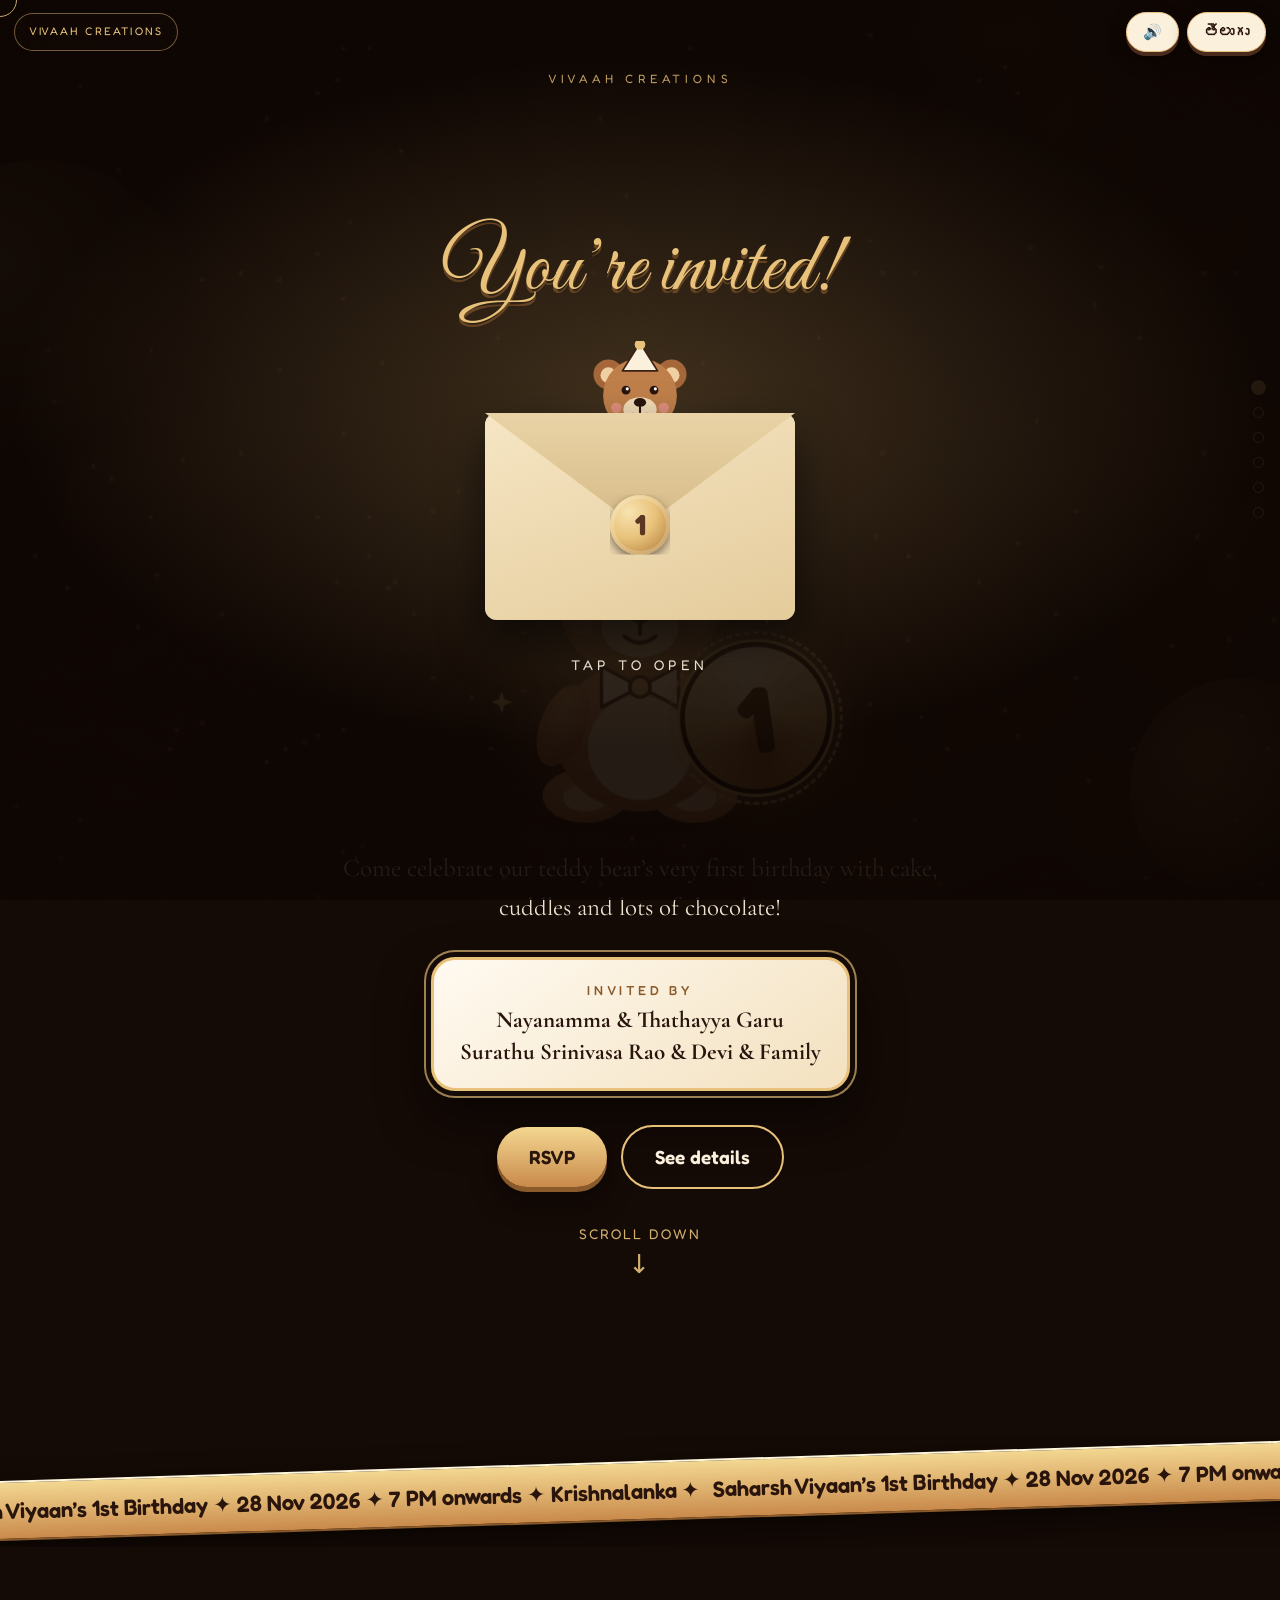
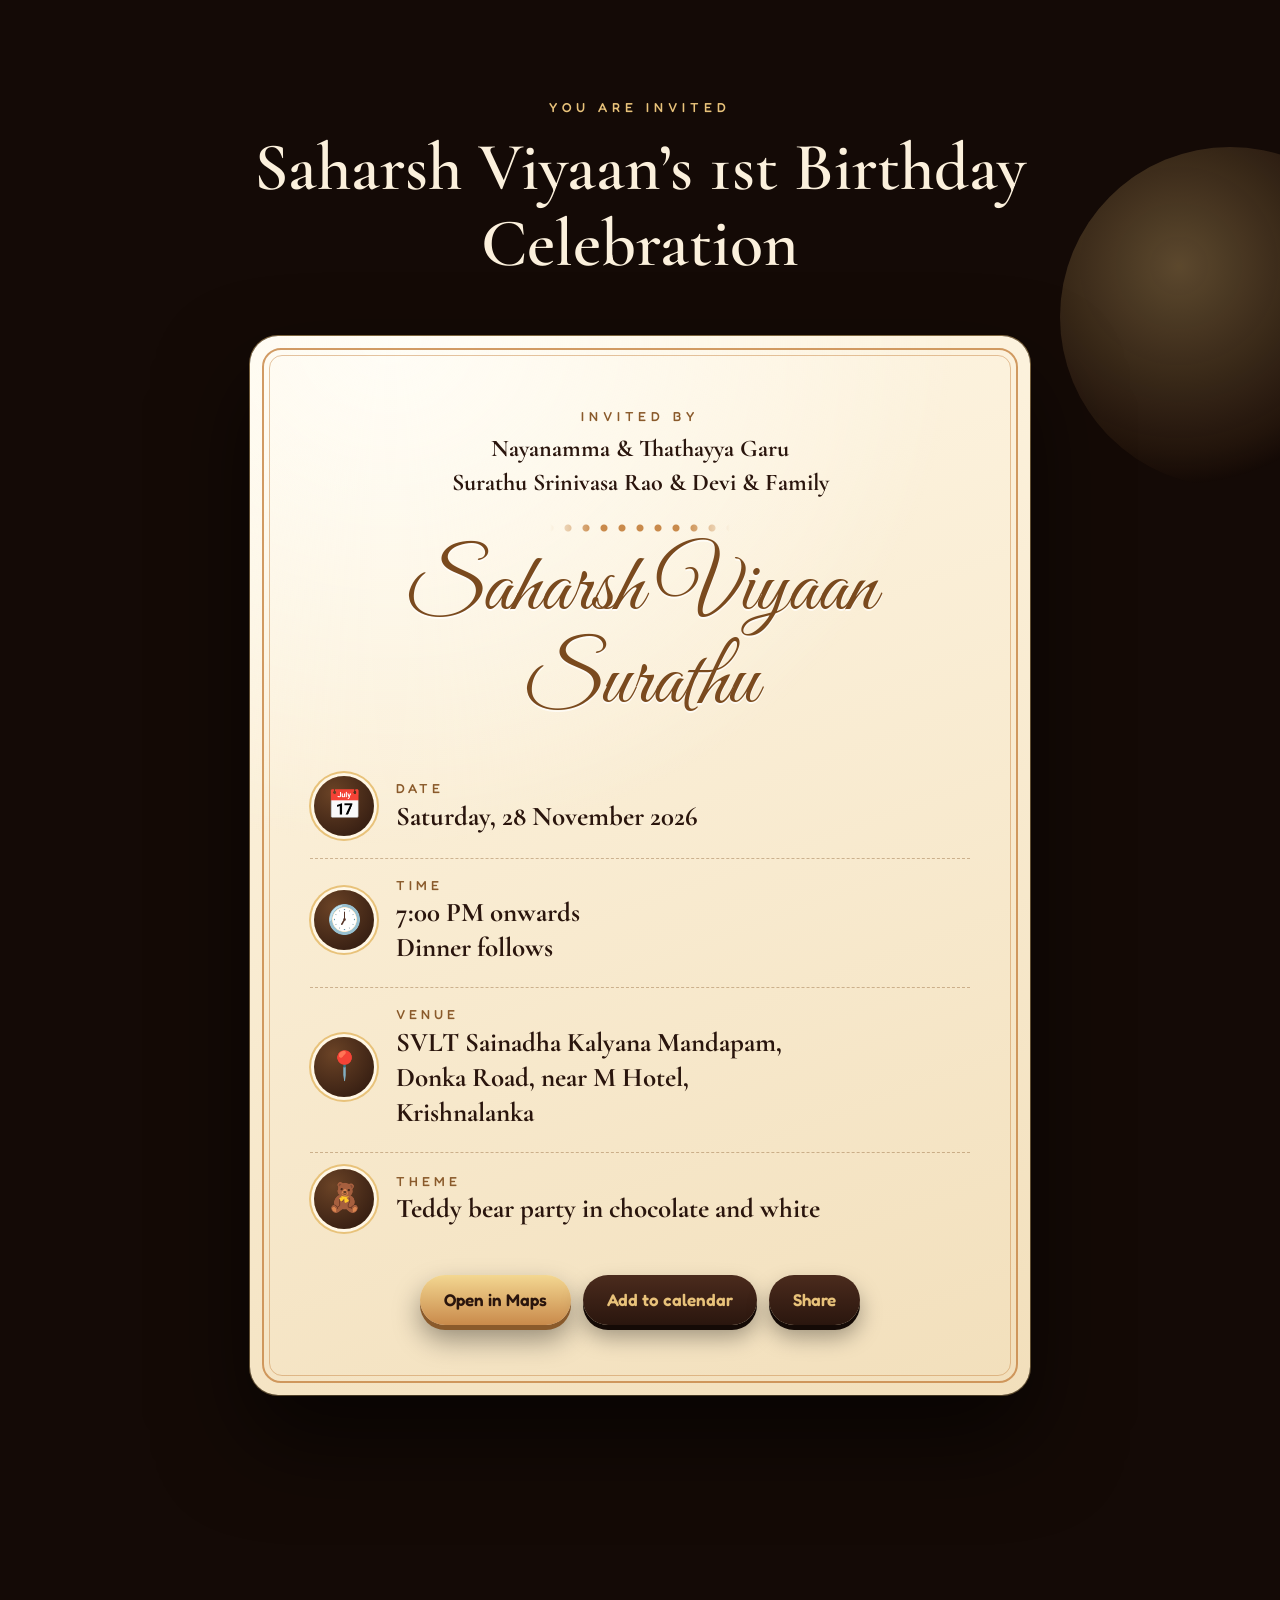
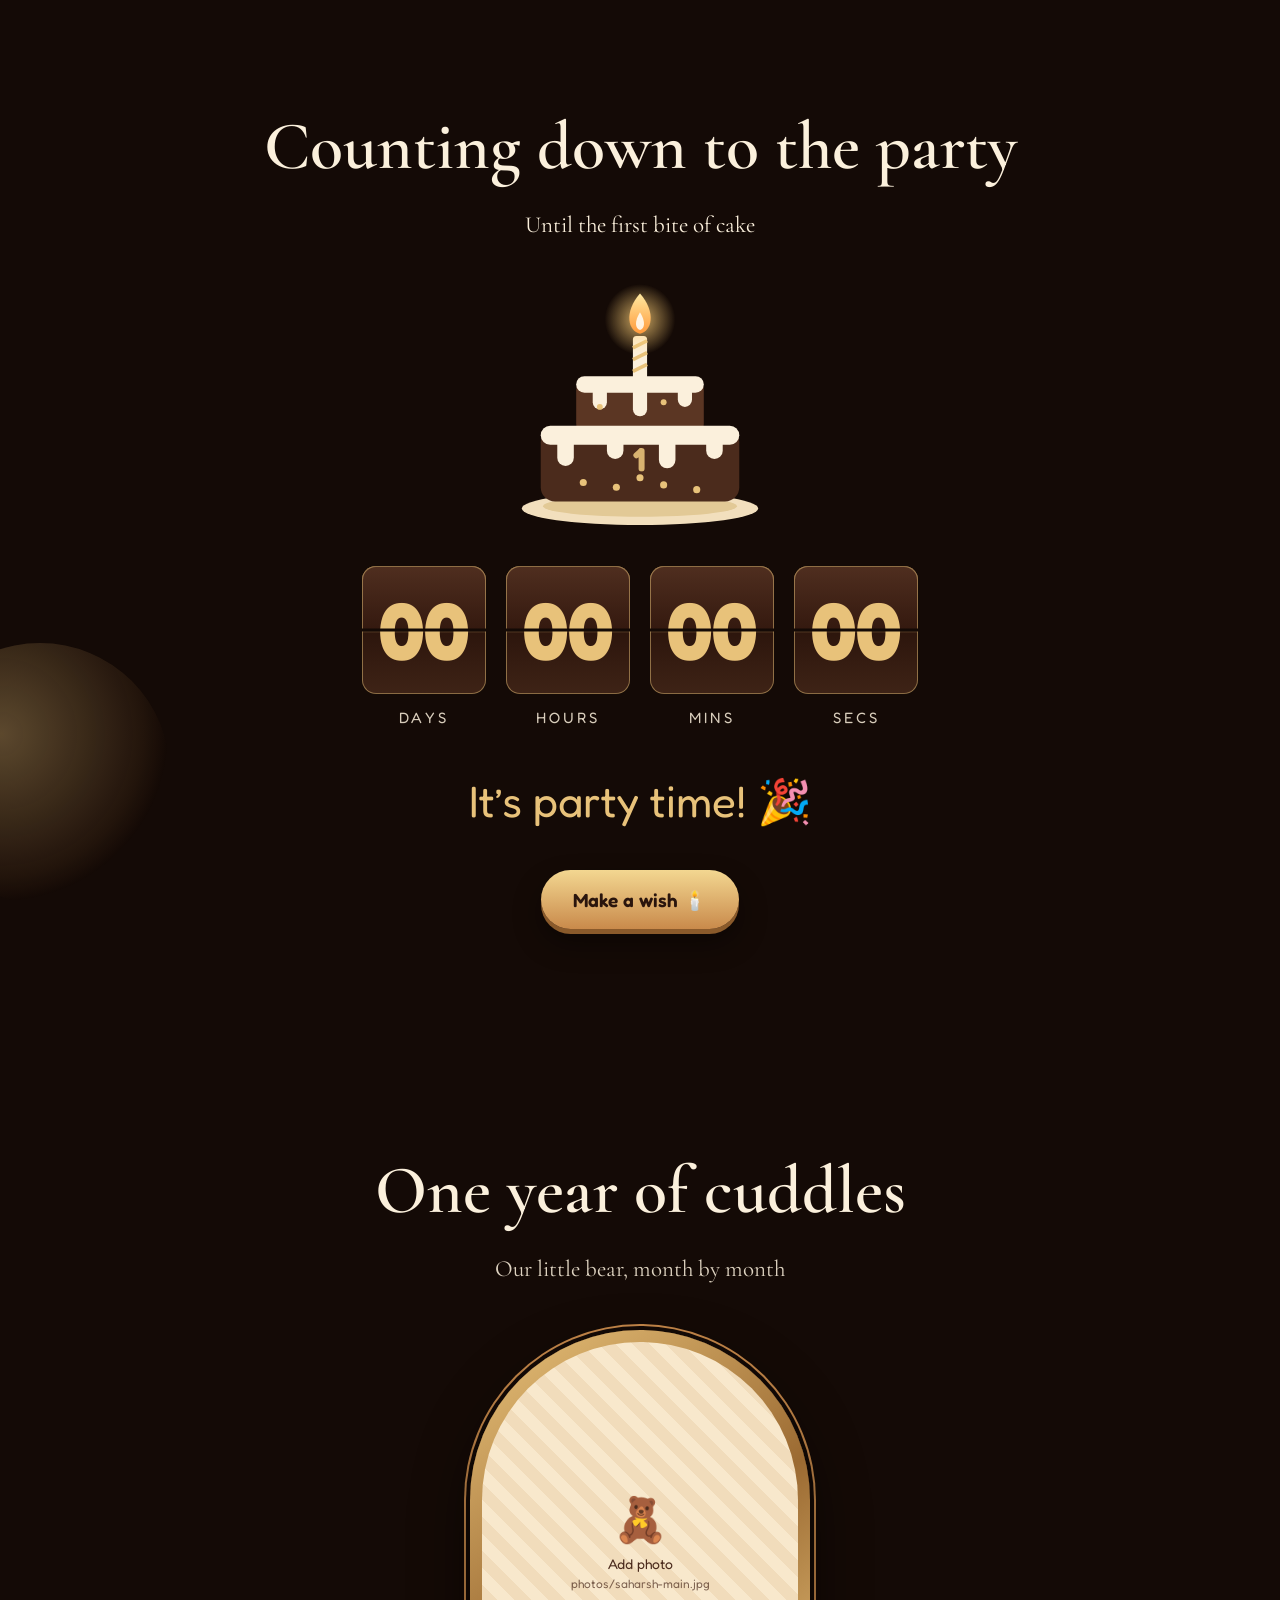
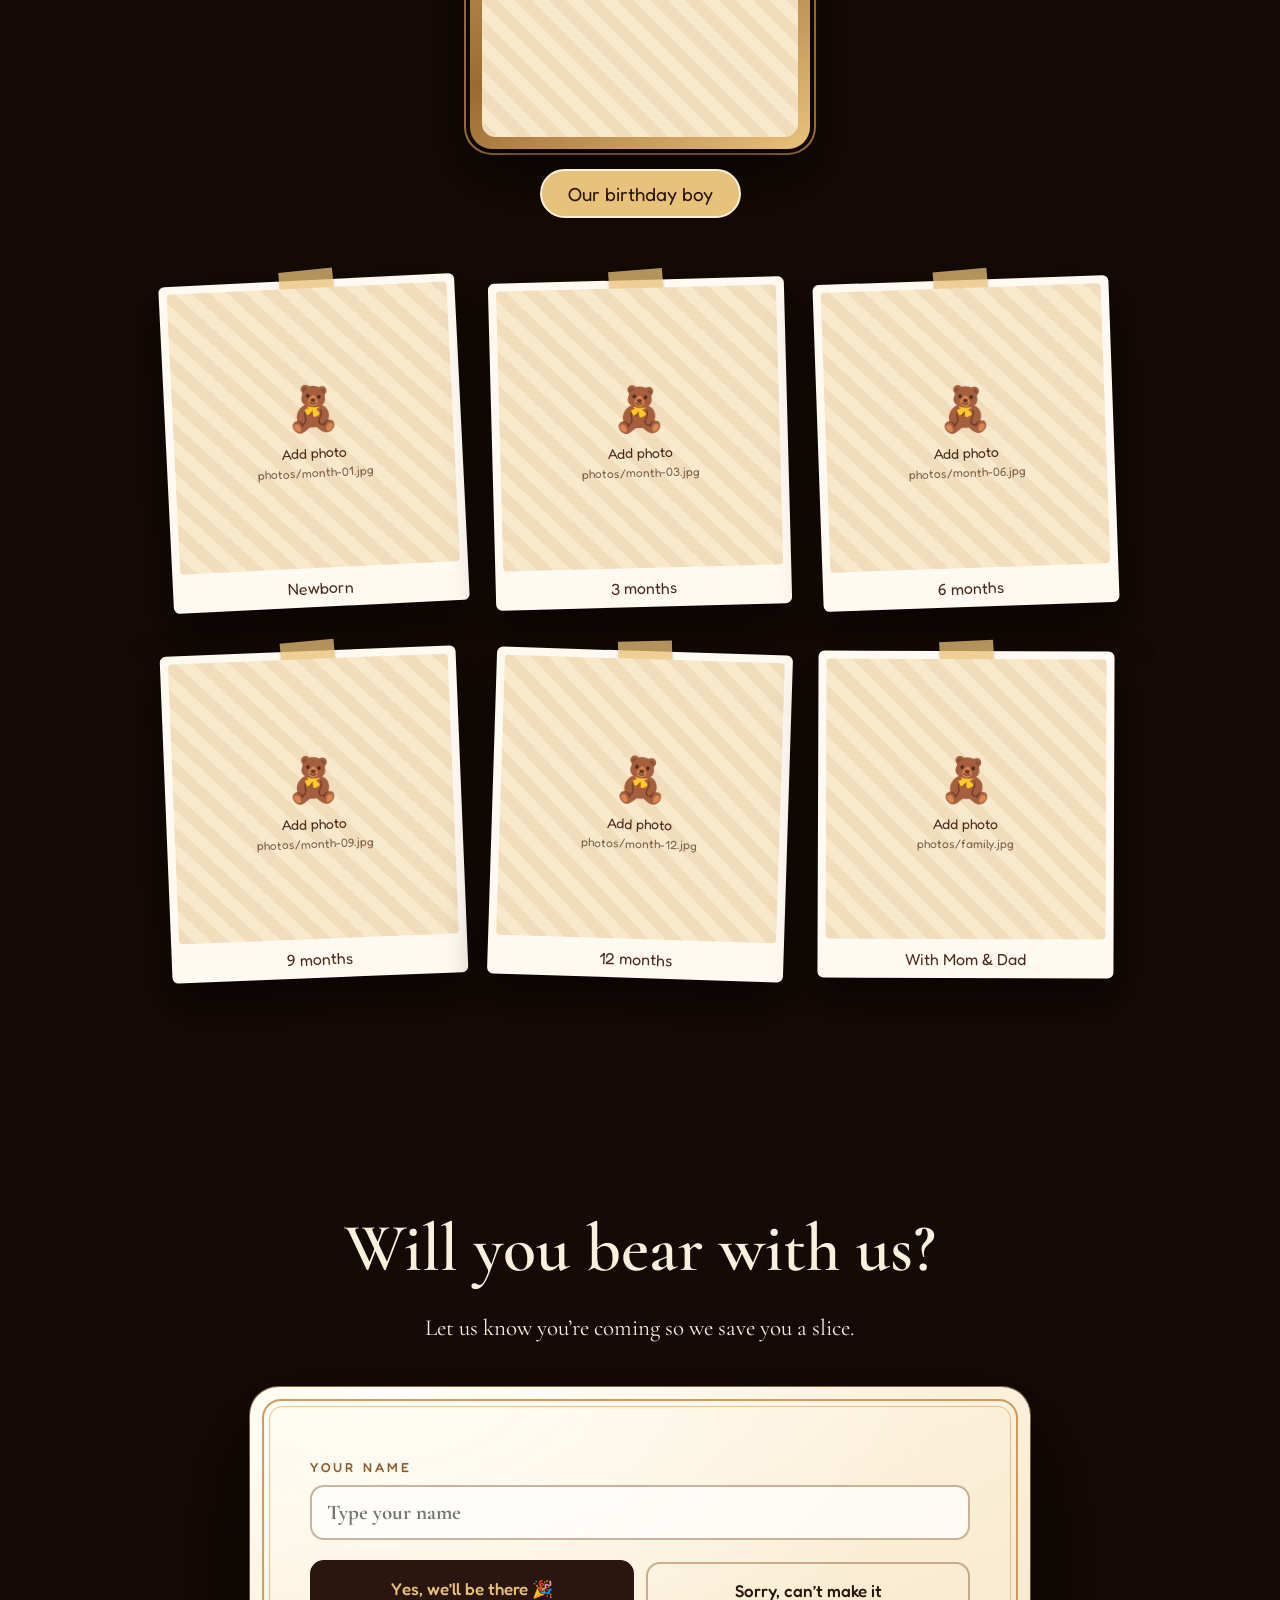
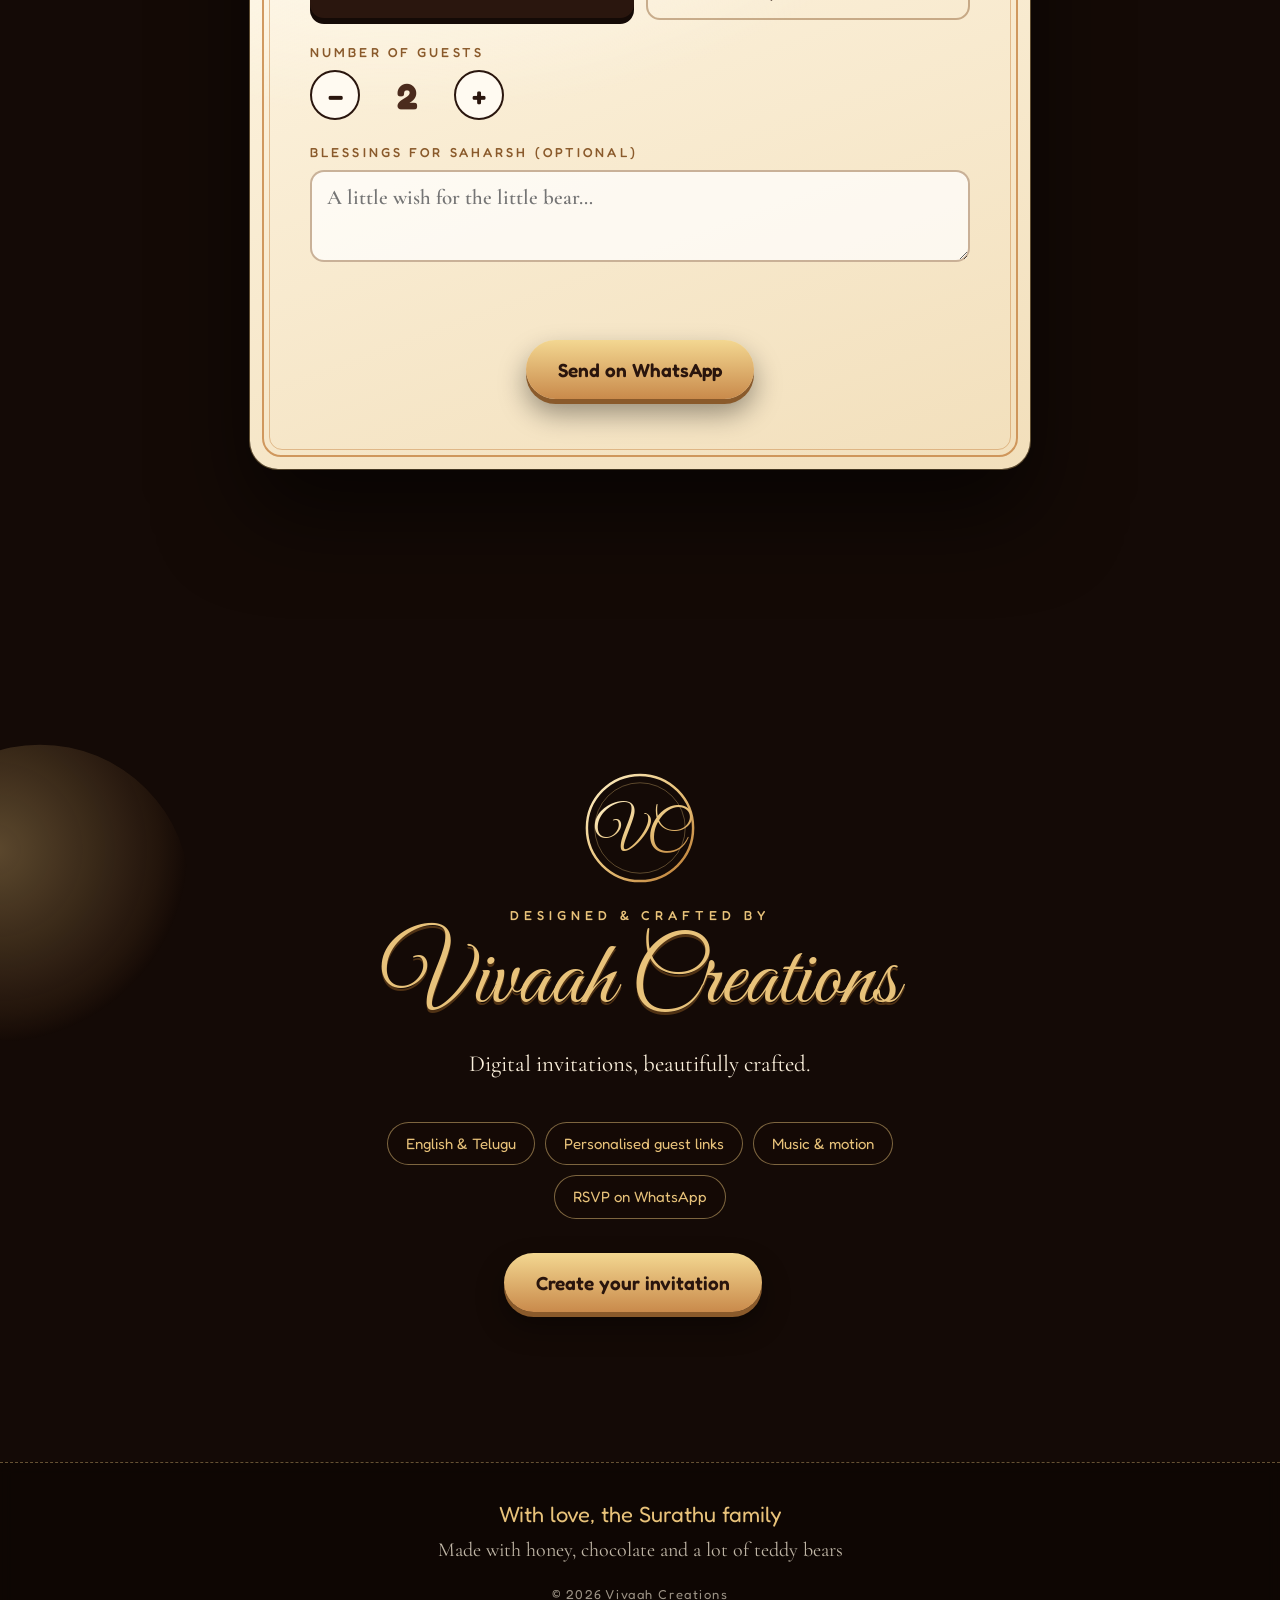
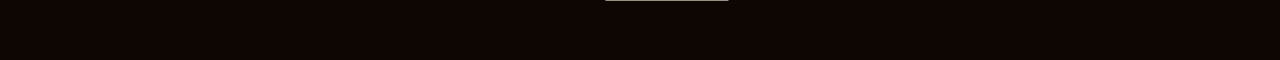
==== commit 7e809ebc: "Invited by: remove dash, put Surathu family on second line Co-Authored-By: Claude Sonnet 5.5 <norepl" ====
--- a/index.html
+++ b/index.html
@@ -115,7 +115,7 @@
       </div>
 
       <p class="lead" data-i18n="h_lead"></p>
-      <div class="invite"><b data-i18n="h_invl"></b><span data-i18n="h_invby"></span></div>
+      <div class="invite"><b data-i18n="h_invl"></b><span data-i18n-html="h_invby"></span></div>
       <div class="cta">
         <a class="btn mag" href="#rsvp" data-i18n="h_rsvp"></a>
         <a class="btn ghost mag" href="#card" data-i18n="h_det"></a>
@@ -136,7 +136,7 @@
       <article class="paper rv" id="paper" data-tilt>
         <div class="paper-in">
           <p class="eyebrow dark" data-i18n="h_invl"></p>
-          <p class="invby" data-i18n="h_invby"></p>
+          <p class="invby" data-i18n-html="h_invby"></p>
           <div class="orn" aria-hidden="true"></div>
           <h3 class="pname" data-name></h3>
 
--- a/assets/css/style.css
+++ b/assets/css/style.css
@@ -25,7 +25,7 @@
 #gl{position:fixed;inset:0;width:100%;height:100%;z-index:-3;display:block}
 html.no-gl body{background:radial-gradient(80% 60% at 30% 20%,#4b2b1d,transparent 70%),radial-gradient(70% 60% at 80% 80%,#3a2016,transparent 70%),var(--esp)}
 .vig{position:fixed;inset:0;z-index:-2;pointer-events:none;background:radial-gradient(120% 90% at 50% 40%,transparent 55%,rgba(10,4,2,.55))}
-.grain{position:fixed;inset:-60%;z-index:-1;pointer-events:none;opacity:.07;animation:grain 1s steps(6) infinite;
+.grain{position:fixed;inset:0;z-index:-1;pointer-events:none;opacity:.07;
   background-image:url("data:image/svg+xml;utf8,<svg xmlns='http://www.w3.org/2000/svg' width='160' height='160'><filter id='n'><feTurbulence type='fractalNoise' baseFrequency='.9' numOctaves='2' stitchTiles='stitch'/></filter><rect width='100%25' height='100%25' filter='url(%23n)'/></svg>")}
 @keyframes grain{0%{transform:translate(0,0)}20%{transform:translate(-3%,2%)}40%{transform:translate(2%,-3%)}60%{transform:translate(-2%,-1%)}80%{transform:translate(3%,3%)}100%{transform:translate(0,0)}}
 #fx{position:fixed;inset:0;width:100%;height:100%;pointer-events:none;z-index:320}
@@ -88,7 +88,7 @@
 html[lang=te] .g-brand{letter-spacing:.1em}
 .gate-in{position:relative;text-align:center;padding:20px;transition:transform 1.2s var(--ease),opacity .7s .3s}
 #gate.zoom .gate-in{transform:scale(3);opacity:0}
-.o-kick{font-family:var(--f-script);font-size:clamp(50px,14vw,84px);line-height:1.1;color:var(--gold);filter:drop-shadow(0 4px 0 rgba(139,90,43,.6)) drop-shadow(0 0 24px rgba(232,194,122,.4))}
+.o-kick{font-family:var(--f-script);font-size:clamp(50px,14vw,84px);line-height:1.1;color:var(--gold);filter:drop-shadow(0 4px 0 rgba(139,90,43,.6))}
 html[lang=te] .o-kick{font-size:clamp(34px,9vw,54px);line-height:1.4}
 .env{position:relative;display:block;width:min(310px,78vw);aspect-ratio:3/2;margin:96px auto 34px;border:0;background:none;cursor:pointer;perspective:900px;animation:envFloat 3.2s ease-in-out infinite}
 @keyframes envFloat{50%{transform:translateY(-9px)}}
@@ -124,19 +124,20 @@
 html[lang=te] .dear{font-size:clamp(20px,5vw,28px)}
 .kicker{font-family:var(--f-ui);font-size:clamp(16px,3.6vw,21px);color:var(--gold);letter-spacing:.04em;margin:6px 0 2px;opacity:0;transform:translateY(20px)}
 body.on .kicker{animation:fadeUp 1s .1s both var(--ease)}
-.name{font-family:var(--f-script);font-weight:400;font-size:clamp(54px,14.5vw,124px);line-height:1.05;filter:drop-shadow(0 4px 0 rgba(120,76,30,.55)) drop-shadow(0 0 28px rgba(232,194,122,.3));max-width:100%}
+.name{font-family:var(--f-script);font-weight:400;font-size:clamp(54px,14.5vw,124px);line-height:1.05;filter:drop-shadow(0 4px 0 rgba(120,76,30,.55));max-width:100%}
 html[lang=te] .name{font-size:clamp(38px,10.5vw,88px);line-height:1.3}
 .name .w{display:inline-block;white-space:nowrap}
-.ch{display:inline-block;opacity:0;padding:0 .02em;background:linear-gradient(180deg,#fff6dc 8%,#e8c27a 52%,#b9772f);-webkit-background-clip:text;background-clip:text;color:transparent;-webkit-text-fill-color:transparent}
+.ch{display:inline-block;opacity:0;padding:.16em .2em;margin:-.16em -.18em;background:linear-gradient(180deg,#fff6dc 8%,#e8c27a 52%,#b9772f);-webkit-background-clip:text;background-clip:text;color:transparent;-webkit-text-fill-color:transparent}
 body.on .ch{animation:chIn 1.1s var(--spring) both;animation-delay:calc(var(--i)*60ms + .25s)}
-@keyframes chIn{from{opacity:0;transform:translateY(.7em) rotate(8deg) scale(.5);filter:blur(10px)}to{opacity:1;transform:none;filter:blur(0)}}
+@keyframes chIn{from{opacity:0;transform:translateY(.7em) rotate(8deg) scale(.5)}to{opacity:1;transform:none}}
 @keyframes fadeUp{from{opacity:0;transform:translateY(22px)}to{opacity:1;transform:none}}
 .turning{font-family:var(--f-ui);letter-spacing:.4em;text-transform:uppercase;font-size:clamp(13px,3vw,17px);margin:2px 0 8px;opacity:0}
 html[lang=te] .turning{letter-spacing:.02em;text-transform:none;font-size:clamp(18px,4vw,22px)}
 body.on .turning{animation:fadeUp 1s 1.3s both var(--ease)}
 .stage{position:relative;width:min(340px,82vw);margin-top:8px}
 .bearwrap{will-change:translate}
-.bear{display:block;width:100%;height:auto;overflow:visible;animation:bob 3.6s ease-in-out infinite;filter:drop-shadow(0 20px 20px rgba(0,0,0,.5));cursor:pointer;-webkit-tap-highlight-color:transparent}
+.bear{display:block;width:100%;height:auto;overflow:visible;animation:bob 3.6s ease-in-out infinite;cursor:pointer;-webkit-tap-highlight-color:transparent}
+.bearwrap{position:relative}.bearwrap::after{content:"";position:absolute;left:14%;right:14%;bottom:-2%;height:9%;border-radius:50%;background:radial-gradient(closest-side,rgba(0,0,0,.5),transparent);z-index:-1}
 .bear.hop{animation:hop .6s var(--spring)}
 @keyframes bob{50%{transform:translateY(-12px)}}
 @keyframes hop{30%{transform:translateY(-34px) scale(1.04,.96)}60%{transform:translateY(0) scale(.97,1.03)}}
@@ -160,7 +161,7 @@
 .invite{background:linear-gradient(145deg,#fffaf1,#f3e1bf);color:var(--ink);border-radius:24px;padding:20px 26px;max-width:600px;margin:30px auto 0;border:3px solid var(--gold);box-shadow:0 0 0 5px var(--esp),0 0 0 7px rgba(232,194,122,.65),0 24px 50px rgba(0,0,0,.55);position:relative}
 .invite b{display:block;font-family:var(--f-ui);font-weight:500;color:#8a5a2b;font-size:13px;letter-spacing:.28em;text-transform:uppercase;margin-bottom:4px}
 html[lang=te] .invite b{letter-spacing:.02em;text-transform:none;font-size:16px}
-.invite span{display:block;font-weight:700;font-size:clamp(19px,4vw,23px);line-height:1.4}
+.invite span{display:block;font-weight:700;font-size:clamp(15px,4.1vw,23px);line-height:1.4}
 .hero .cta{margin-top:34px}
 .hint{display:inline-block;margin-top:34px;color:var(--gold);text-decoration:none;font-family:var(--f-ui);letter-spacing:.14em;font-size:14px;text-transform:uppercase;opacity:.9}
 html[lang=te] .hint{letter-spacing:0;text-transform:none;font-size:17px}
@@ -183,7 +184,7 @@
 .paper::after{content:"";position:absolute;inset:19px;border:1px solid rgba(201,138,75,.5);border-radius:13px;pointer-events:none}
 .paper-in{position:relative;z-index:2}
 .glare{position:absolute;inset:0;border-radius:inherit;pointer-events:none;z-index:3;background:radial-gradient(circle at var(--gx,50%) var(--gy,0%),rgba(255,255,255,.6),transparent 46%);mix-blend-mode:soft-light;opacity:var(--go,0);transition:opacity .3s}
-.invby{font-weight:700;font-size:clamp(20px,4vw,24px);line-height:1.4;max-width:540px;margin:6px auto 0}
+.invby{font-weight:700;font-size:clamp(15px,4.3vw,24px);line-height:1.4;max-width:540px;margin:6px auto 0}
 .orn{height:22px;margin:18px auto 6px;width:180px;background:radial-gradient(circle,var(--caramel) 3px,transparent 4px) center/18px 100% repeat-x;-webkit-mask:linear-gradient(90deg,transparent,#000 25%,#000 75%,transparent);mask:linear-gradient(90deg,transparent,#000 25%,#000 75%,transparent)}
 .pname{font-family:var(--f-script);font-weight:400;font-size:clamp(46px,11vw,84px);line-height:1.1;color:#7a4a1e;text-shadow:0 2px 0 rgba(255,255,255,.7)}
 html[lang=te] .pname{font-size:clamp(32px,8vw,56px);line-height:1.4}
@@ -203,7 +204,7 @@
 
 /* ---------- countdown + cake ---------- */
 .cakewrap{width:min(260px,66vw);margin:0 auto 34px}
-.cake{width:100%;display:block;overflow:visible;filter:drop-shadow(0 20px 24px rgba(0,0,0,.5))}
+.cake{width:100%;display:block;overflow:visible}
 .flame{transform-origin:110px 40px;animation:flick .55s ease-in-out infinite alternate}
 @keyframes flick{from{transform:scale(1,1) rotate(-3deg)}to{transform:scale(.9,1.12) rotate(3deg)}}
 .flglow{animation:glow 1.1s ease-in-out infinite alternate}
@@ -216,7 +217,7 @@
 .unit{flex:1 1 0;max-width:124px}
 .unit small{display:block;margin-top:12px;font-family:var(--f-ui);font-size:clamp(12px,3.3vw,15px);letter-spacing:.2em;text-transform:uppercase;opacity:.85}
 html[lang=te] .unit small{letter-spacing:0;text-transform:none;font-size:clamp(13px,3.6vw,16px)}
-.flip{position:relative;height:clamp(84px,24vw,128px);perspective:700px;font-family:var(--f-ui);font-weight:700;font-size:clamp(46px,14vw,80px);color:var(--gold);filter:drop-shadow(0 12px 16px rgba(0,0,0,.45))}
+.flip{position:relative;height:clamp(84px,24vw,128px);perspective:700px;font-family:var(--f-ui);font-weight:700;font-size:clamp(46px,14vw,80px);color:var(--gold)}
 .flip .half{position:absolute;left:0;right:0;height:50%;overflow:hidden;border:1px solid rgba(232,194,122,.5)}
 .flip .top{top:0;border-radius:14px 14px 0 0;border-bottom:0;background:linear-gradient(180deg,#4f2e1f,#34190f)}
 .flip .bot{bottom:0;border-radius:0 0 14px 14px;border-top:0;background:linear-gradient(180deg,#2c150c,#3e2316)}
@@ -242,7 +243,7 @@
 .pin.pinned .pin-sticky{position:sticky;top:0;height:100svh;display:flex;flex-direction:column;justify-content:center;overflow:hidden}
 .pin.pinned .pin-head{padding-bottom:clamp(8px,3vh,30px)}
 .pin.pinned .strip{will-change:transform}
-.pin:not(.pinned) .pin-sticky{overflow-x:auto;-webkit-overflow-scrolling:touch}
+
 .frame{flex:none;position:relative;text-align:center}
 .frame.main{width:min(62vw,340px,calc(48vh*.8))}
 .frame.pol{width:min(62vw,300px,46vh);background:var(--milk);padding:12px 12px 10px;border-radius:6px;box-shadow:0 20px 40px rgba(0,0,0,.55);color:var(--cocoa)}
@@ -284,9 +285,9 @@
 .mono svg,.mono img{width:100%;height:100%;display:block;object-fit:contain}
 .mono .ring{stroke-dasharray:1;stroke-dashoffset:1;transition:stroke-dashoffset 2.2s var(--ease) .3s}
 .mono.in .ring{stroke-dashoffset:0}
-.brandname{font-size:clamp(52px,12vw,92px);line-height:1.1;color:var(--gold);filter:drop-shadow(0 3px 0 rgba(120,76,30,.6)) drop-shadow(0 0 22px rgba(232,194,122,.3));margin-top:6px}
+.brandname{font-size:clamp(52px,12vw,92px);line-height:1.1;color:var(--gold);filter:drop-shadow(0 3px 0 rgba(120,76,30,.6));margin-top:6px}
 .chips{list-style:none;display:flex;flex-wrap:wrap;gap:10px;justify-content:center;margin:0 auto 34px;max-width:680px}
-.chips li{font-family:var(--f-ui);font-size:15px;padding:9px 18px;border:1px solid rgba(232,194,122,.5);border-radius:30px;background:rgba(20,10,6,.45);backdrop-filter:blur(6px);-webkit-backdrop-filter:blur(6px);color:var(--gold)}
+.chips li{font-family:var(--f-ui);font-size:15px;padding:9px 18px;border:1px solid rgba(232,194,122,.5);border-radius:30px;background:rgba(20,10,6,.45);color:var(--gold)}
 .foot{position:relative;z-index:2;text-align:center;padding:34px 20px calc(56px + env(safe-area-inset-bottom));border-top:1px dashed rgba(232,194,122,.4);background:rgba(10,4,2,.55);backdrop-filter:blur(6px);-webkit-backdrop-filter:blur(6px)}
 .foot .fred{font-family:var(--f-ui);font-size:22px;color:var(--gold)}
 .foot p+p{opacity:.75;margin-top:4px}
@@ -306,3 +307,34 @@
   .ch,.kicker,.turning{opacity:1}
   #gate .seal{animation:none}
 }
+
+/* ---------- photo story: slow auto-scroll, right to left ---------- */
+.pin{padding:60px 0 70px}
+.pin-sticky{overflow:hidden}
+.strip.auto{padding-left:0;padding-right:clamp(24px,5vw,64px);animation:storyMove 60s linear infinite;will-change:transform}
+@keyframes storyMove{from{transform:translate3d(0,0,0)}to{transform:translate3d(-50%,0,0)}}
+.strip.auto{overflow:visible}
+.pin .pbar{display:none!important}
+.pin-sticky:has(.strip:not(.auto)){overflow-x:auto}
+
+/* ---------- photo story: 2-up grid + lightbox (replaces auto-scroll) ---------- */
+.pin{padding:60px 0 40px}
+.pin-sticky{overflow:visible!important}
+#strip.gal{display:grid;grid-template-columns:repeat(2,minmax(0,1fr));gap:30px 16px;width:100%;max-width:980px;margin:0 auto;padding:14px 16px 30px;animation:none!important;transform:none!important;overflow:visible}
+@media(min-width:900px){#strip.gal{grid-template-columns:repeat(3,minmax(0,1fr));gap:44px 30px}}
+.gal .frame{cursor:pointer;width:auto!important}
+.gal .frame.main{grid-column:1/-1;justify-self:center;width:min(78vw,340px)!important;margin-bottom:18px}
+.gal .frame.pol{padding:8px 8px 6px}
+.gal .frame.pol figcaption{font-size:16px;margin-top:8px}
+.gal .frame.pol:hover{translate:0 -4px}
+.gal .frame.pol::before{width:54px;height:20px;top:-10px}
+body.lb-open{overflow:hidden}
+#lb{position:fixed;inset:0;z-index:500;display:none;flex-direction:column;align-items:center;justify-content:center;gap:14px;background:rgba(14,6,3,.94);padding:56px 12px 24px}
+#lb.on{display:flex}
+#lb button{position:absolute;border:0;background:rgba(251,240,220,.14);color:var(--cream);width:48px;height:48px;border-radius:50%;font-size:26px;cursor:pointer;display:grid;place-items:center}
+.lb-x{top:max(14px,env(safe-area-inset-top));right:14px}.lb-p{left:10px;top:50%;translate:0 -50%}.lb-n{right:10px;top:50%;translate:0 -50%}
+.lb-img{max-width:min(92vw,720px);max-height:76vh;display:grid;place-items:center}
+.lb-img img{max-width:100%;max-height:76vh;border-radius:8px;box-shadow:0 20px 60px rgba(0,0,0,.6)}
+.lb-ph{width:min(70vw,360px);aspect-ratio:1;display:grid;place-items:center;align-content:center;font-size:72px;background:repeating-linear-gradient(45deg,#f1dcbb 0 12px,#f8e8cc 12px 24px);border-radius:8px;color:var(--cocoa)}
+.lb-ph small{font:16px var(--f-ui)}
+.lb-cap{color:var(--gold);font:600 20px var(--f-ui);margin:0}
